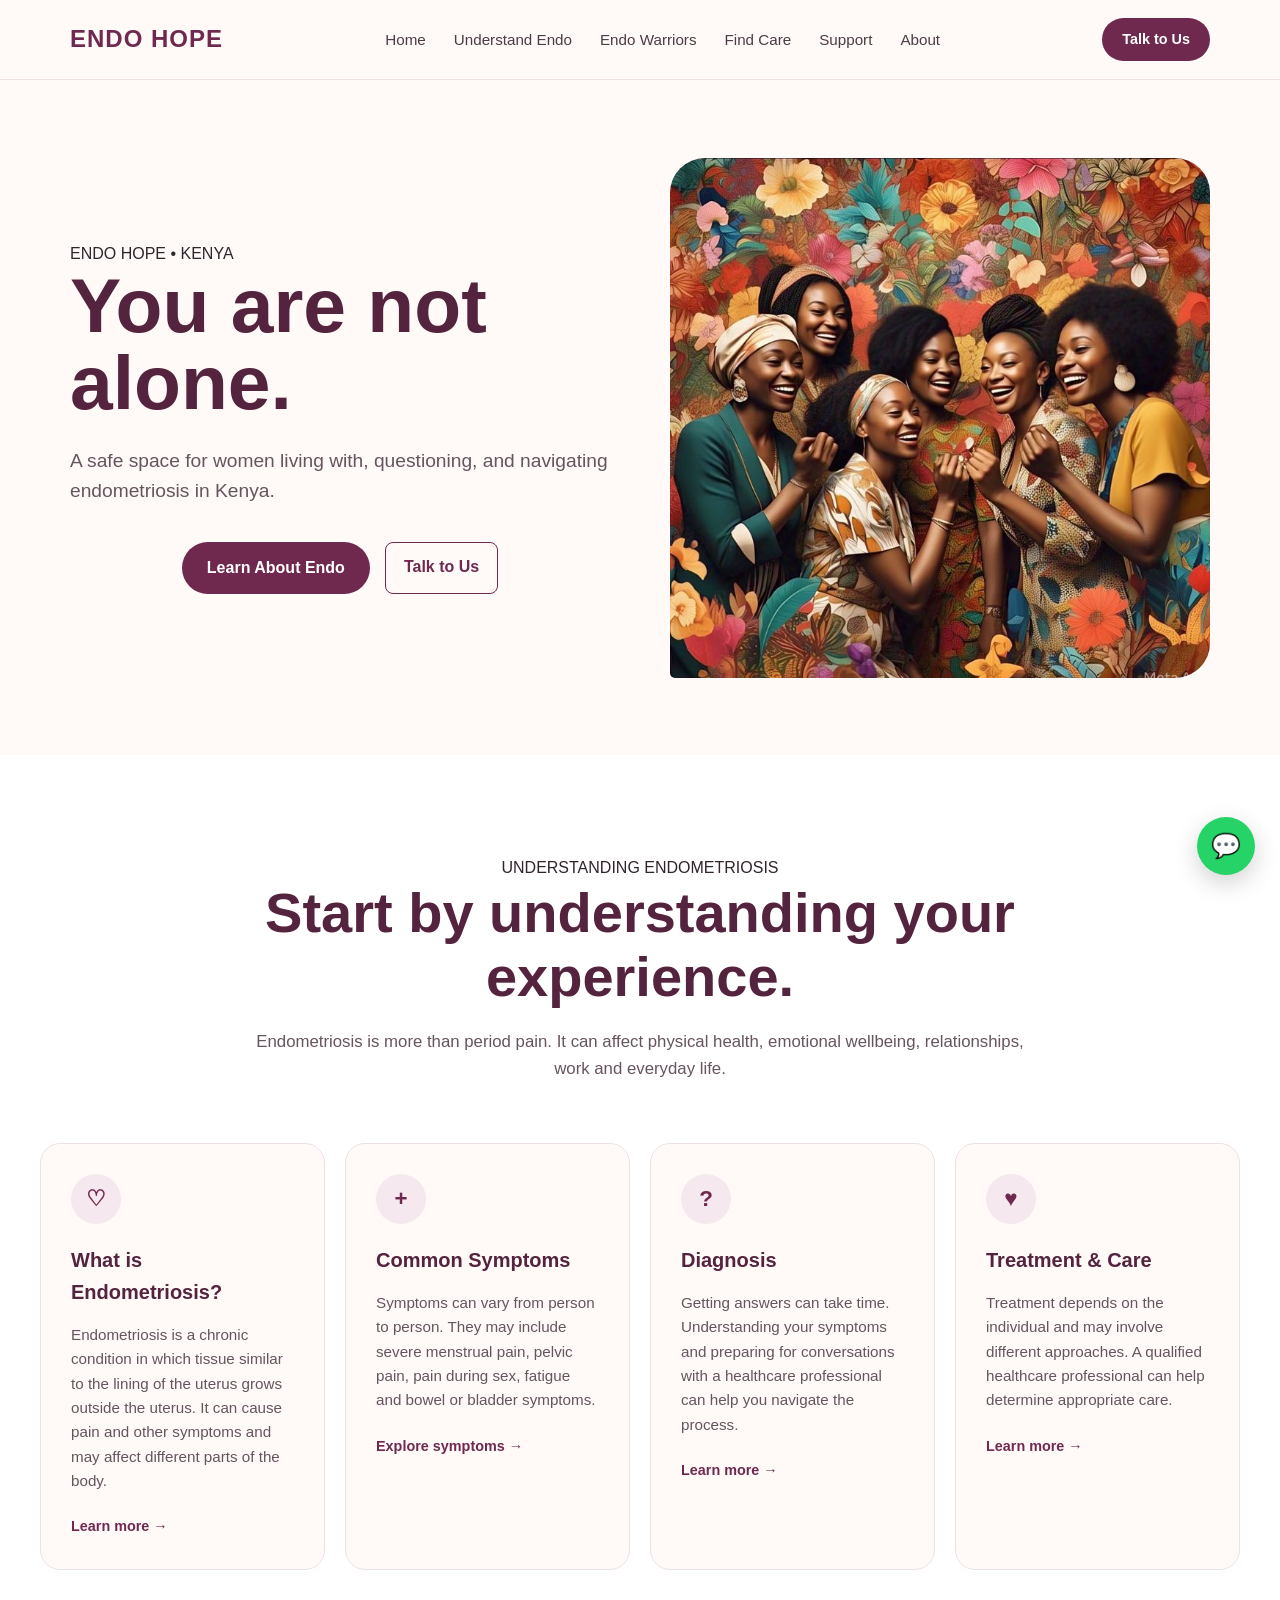
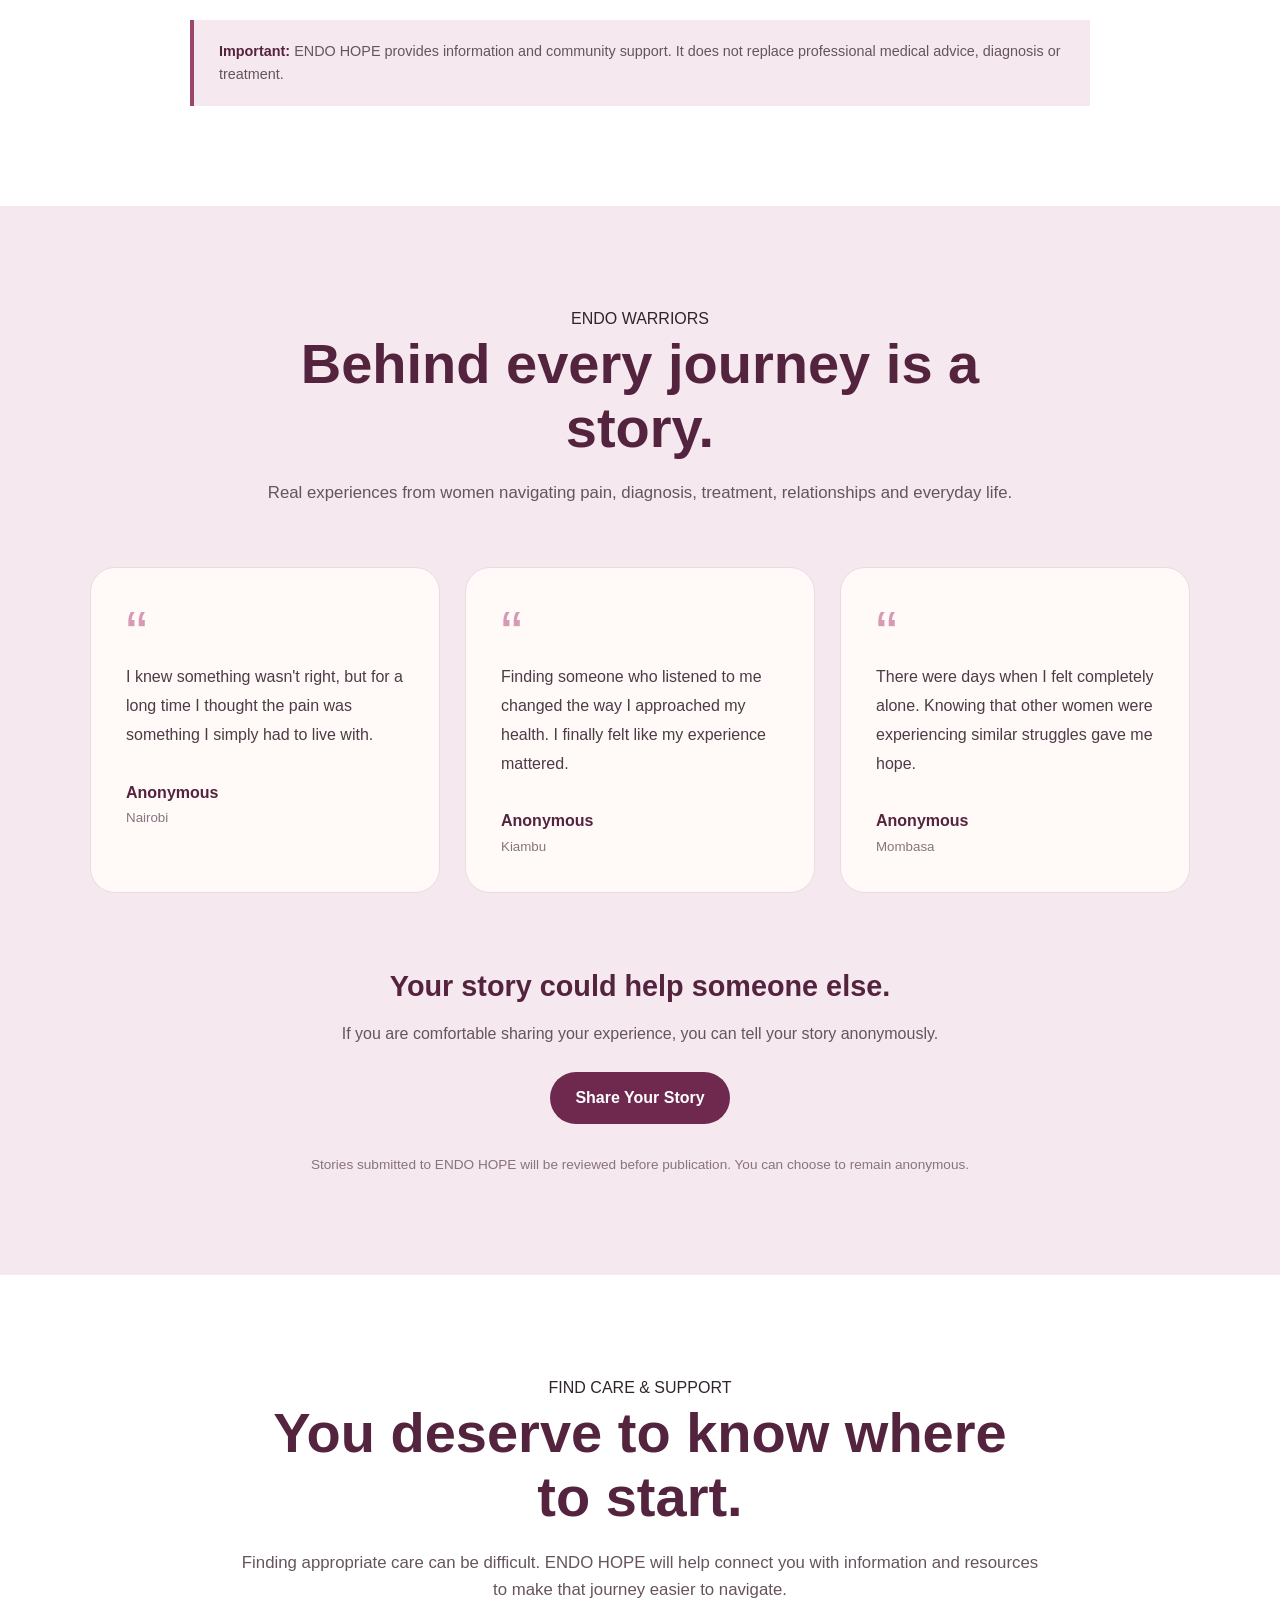
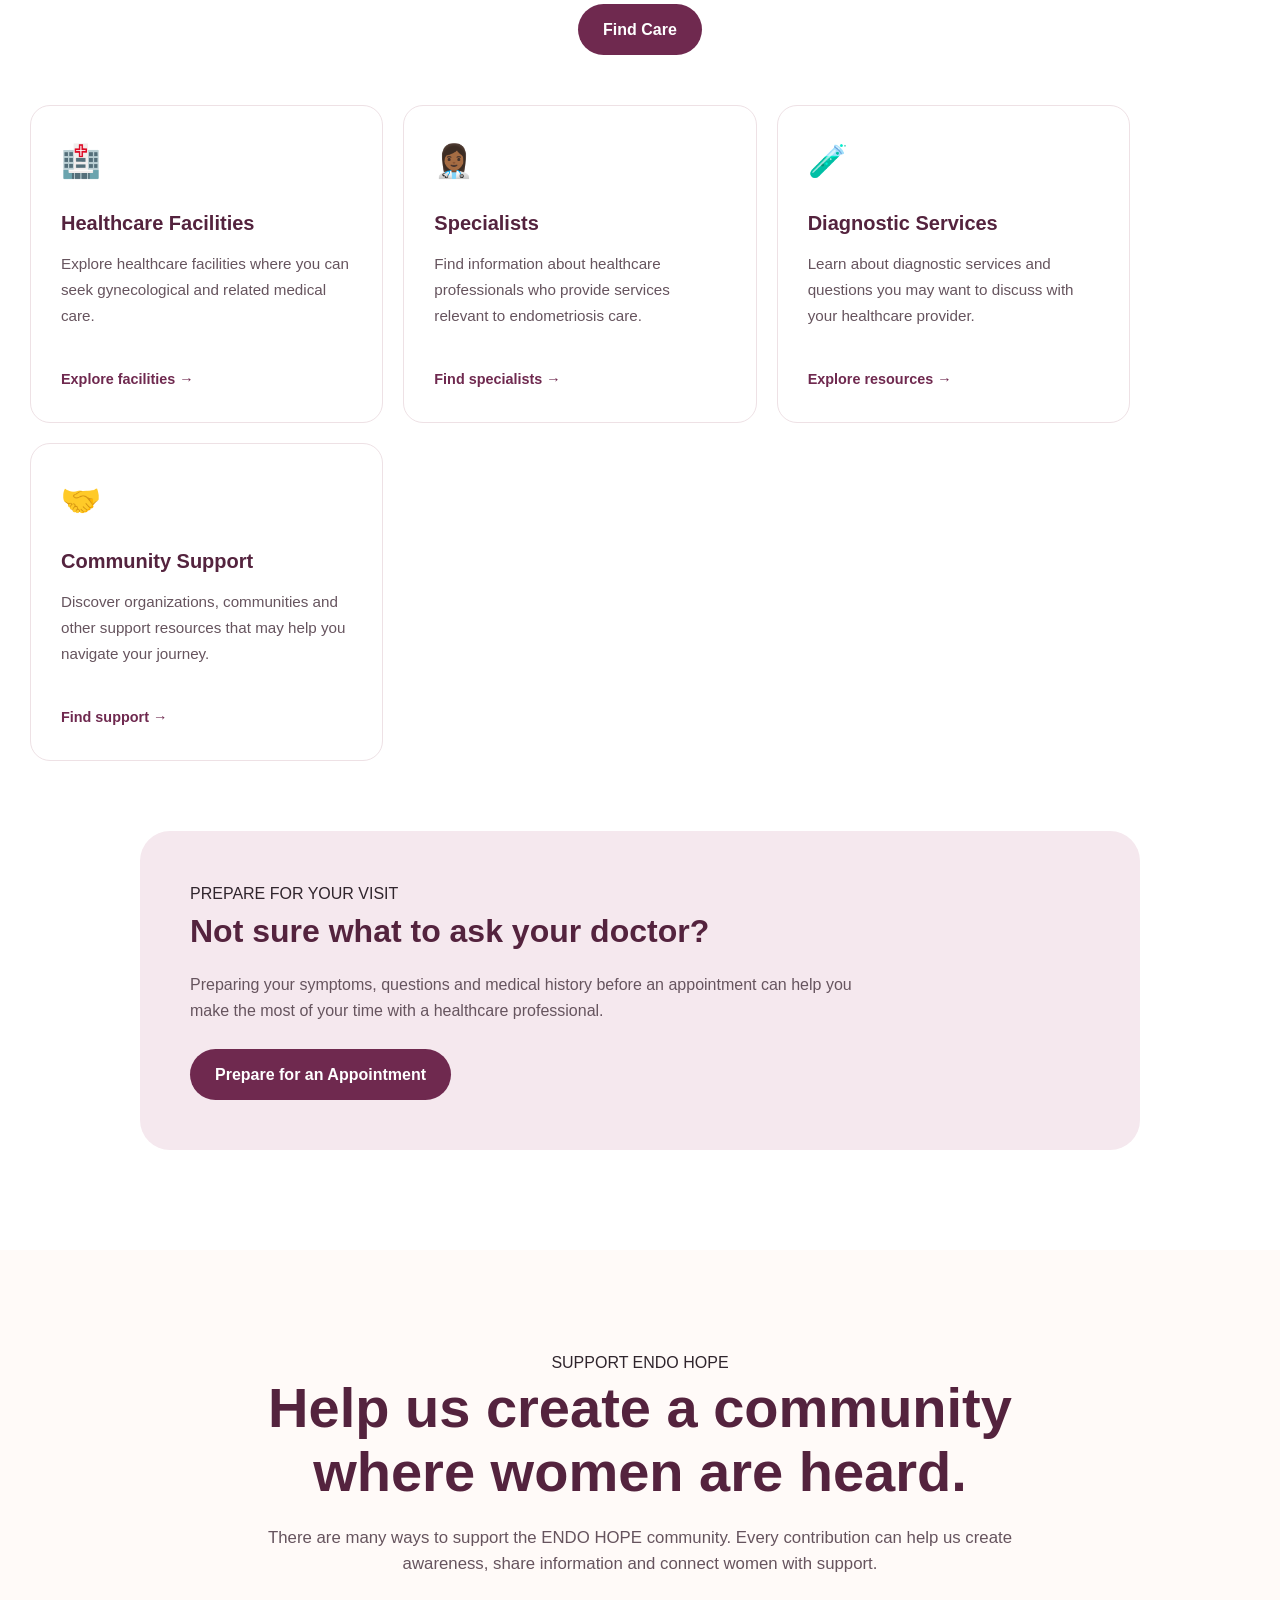
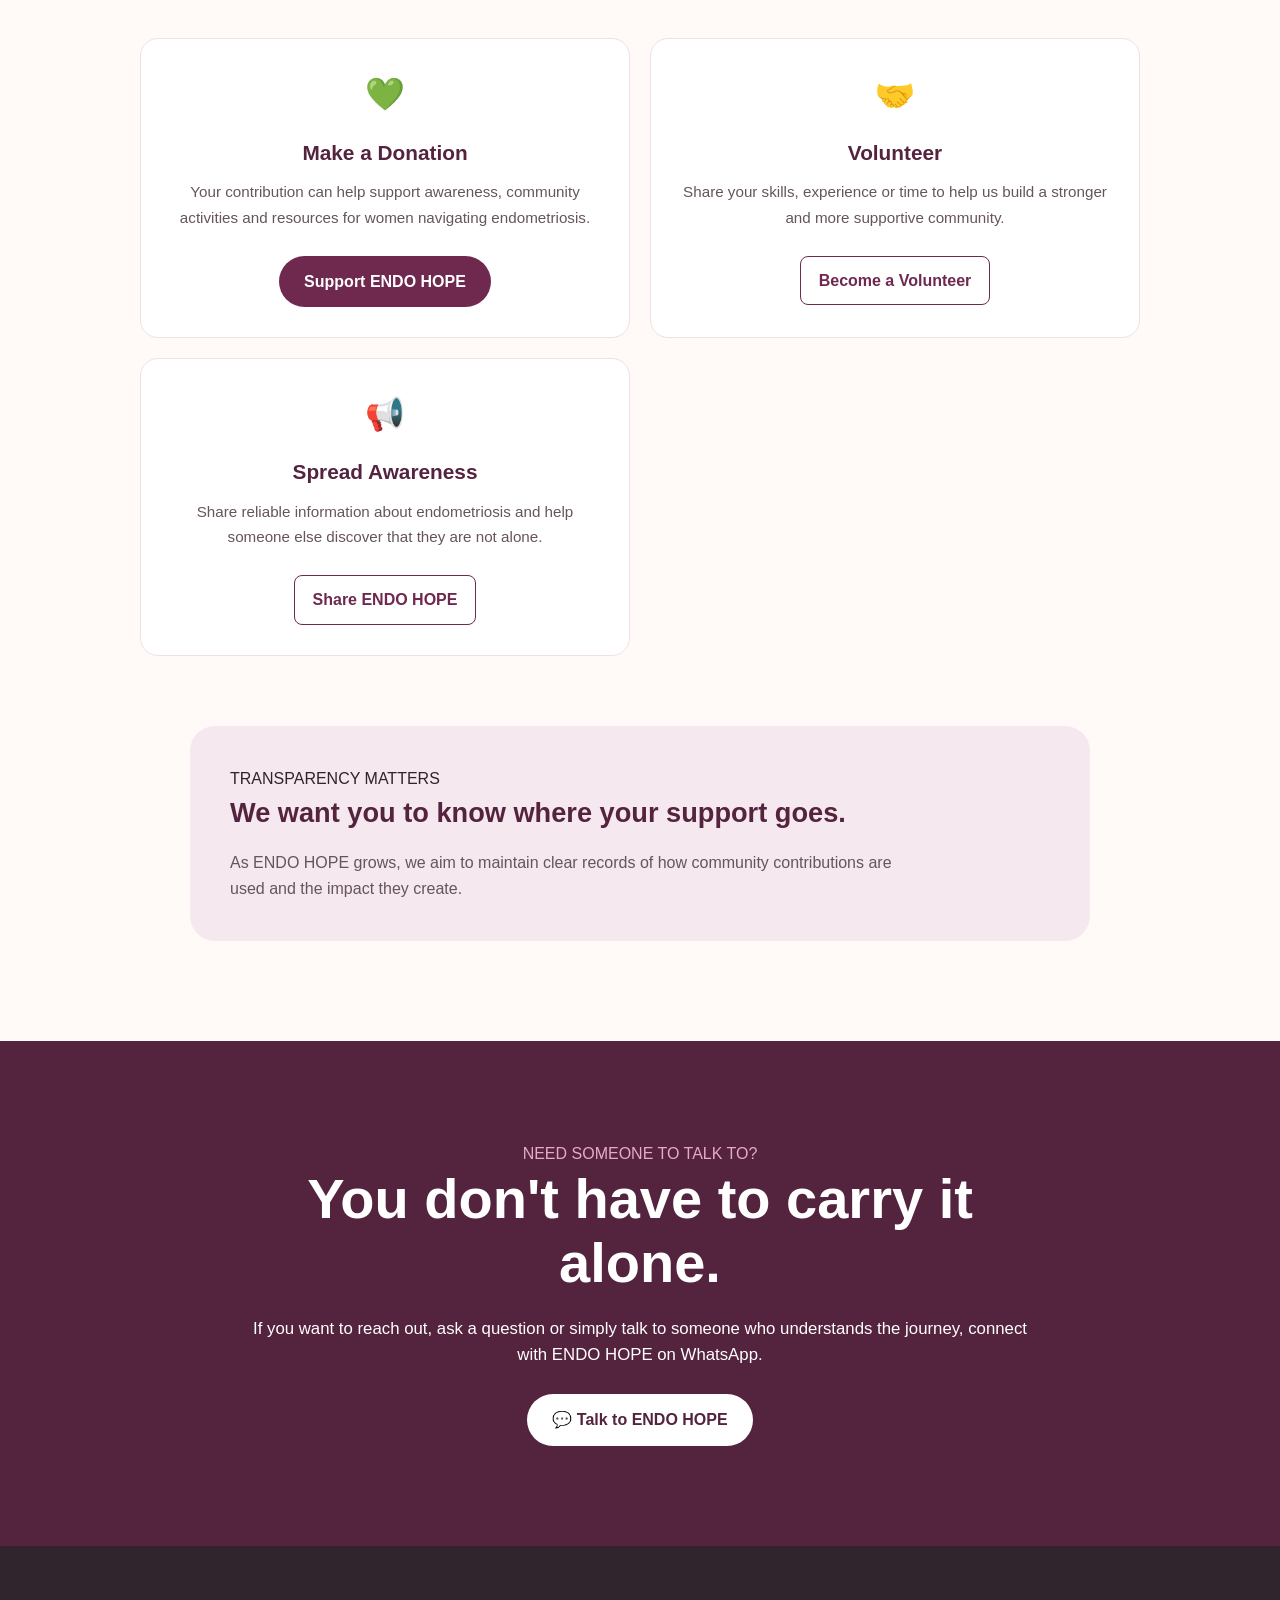
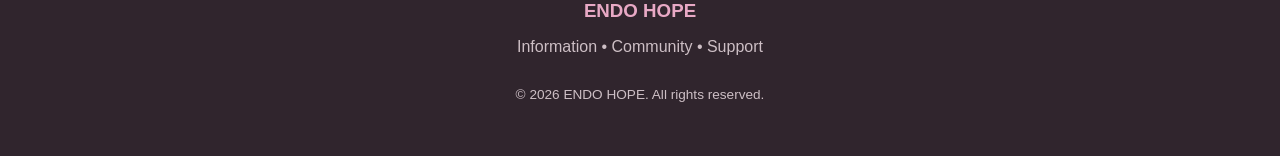
==== index.html @ 4ef93462 "initial commit - ENDO HOPE WEBSITE" ====
<!DOCTYPE html>
<html lang="en">
<head>
    <meta charset="UTF-8">
    <meta name="viewport" content="width=device-width, initial-scale=1.0">

    <title>ENDO HOPE | You Are Not Alone</title>

    <link rel="stylesheet" href="style.css">
</head>

<body>

    <!-- Navigation -->
    <header>
        <nav>

            <div class="logo">
                ENDO HOPE
            </div>

            <ul class="nav-links">
    <li><a href="#home">Home</a></li>
    <li><a href="#learn">Understand Endo</a></li>
    <li><a href="pages/warriors.html">
    Endo Warriors
</a></li>
    <li><a href="#care">Find Care</a></li>
    <li><a href="pages/support.html">Support</a></li>
    <li><a href="#about">About</a></li>
</ul>

            <a href="#contact" class="nav-button">
                Talk to Us
            </a>

        </nav>
    </header>


    <!-- Hero Section -->
    <main>

       <section id="home" class="hero">

    <div class="hero-content">

        <p class="eyebrow">
            ENDO HOPE • KENYA
        </p>

        <h1>
            You are not alone.
        </h1>

        <p class="hero-text">
            A safe space for women living with, questioning,
            and navigating endometriosis in Kenya.
        </p>

        <div class="hero-buttons">

            <a href="#learn" class="primary-button">
                Learn About Endo
            </a>

            <a href="#contact" class="secondary-button">
                Talk to Us
            </a>

        </div>

    </div>


    <div class="hero-image">

        <img
            src="images/hero.JPG"
            alt="Women supporting each other"
        >

    </div>

</section>


        <!-- Introduction -->
        <!-- Understanding Endometriosis -->
<section id="learn" class="intro">

    <div class="section-heading">

        <p class="eyebrow">
            UNDERSTANDING ENDOMETRIOSIS
        </p>

        <h2>
            Start by understanding your experience.
        </h2>

        <p>
            Endometriosis is more than period pain. It can affect
            physical health, emotional wellbeing, relationships,
            work and everyday life.
        </p>

    </div>


    <div class="info-grid">

        <!-- Card 1 -->
        <article class="info-card">

            <div class="card-icon">
                ♡
            </div>

            <h3>
                What is Endometriosis?
            </h3>

            <p>
                Endometriosis is a chronic condition in which tissue
                similar to the lining of the uterus grows outside the
                uterus. It can cause pain and other symptoms and may
                affect different parts of the body.
            </p>

   <a
    href="pages/what-is-endometriosis.html"
    class="learn-link"
>
    Learn more →
</a>

        </article>


        <!-- Card 2 -->
        <article class="info-card">

            <div class="card-icon">
                +
            </div>

            <h3>
                Common Symptoms
            </h3>

            <p>
                Symptoms can vary from person to person. They may
                include severe menstrual pain, pelvic pain, pain
                during sex, fatigue and bowel or bladder symptoms.
            </p>

           <a
    href="pages/symptoms.html"
    class="learn-link"
>
    Explore symptoms →
</a>

        </article>


        <!-- Card 3 -->
        <article class="info-card">

            <div class="card-icon">
                ?
            </div>

            <h3>
                Diagnosis
            </h3>

            <p>
                Getting answers can take time. Understanding your
                symptoms and preparing for conversations with a
                healthcare professional can help you navigate the
                process.
            </p>

            <a
    href="pages/diagnosis.html"
    class="learn-link"
>
    Learn more →
</a>

        </article>


        <!-- Card 4 -->
        <article class="info-card">

            <div class="card-icon">
                ♥
            </div>

            <h3>
                Treatment & Care
            </h3>

            <p>
                Treatment depends on the individual and may involve
                different approaches. A qualified healthcare
                professional can help determine appropriate care.
            </p>

           <a
    href="pages/treatment.html"
    class="learn-link"
>
    Learn more →
</a>

        </article>

    </div>


    <div class="information-note">

        <strong>Important:</strong>

        ENDO HOPE provides information and community support.
        It does not replace professional medical advice, diagnosis
        or treatment.

    </div>

</section>


        <!-- Community -->
        <!-- Endo Warriors -->
<section id="community" class="community">

    <div class="section-heading">

        <p class="eyebrow">
            ENDO WARRIORS
        </p>

        <h2>
            Behind every journey is a story.
        </h2>

        <p>
            Real experiences from women navigating pain,
            diagnosis, treatment, relationships and everyday life.
        </p>

    </div>


    <div class="story-grid">

        <!-- Story 1 -->
        <article class="story-card">

            <div class="story-mark">
                “
            </div>

            <p class="story-text">
                I knew something wasn't right, but for a long time
                I thought the pain was something I simply had to
                live with.
            </p>

            <div class="story-author">
                <span>Anonymous</span>
                <small>Nairobi</small>
            </div>

        </article>


        <!-- Story 2 -->
        <article class="story-card">

            <div class="story-mark">
                “
            </div>

            <p class="story-text">
                Finding someone who listened to me changed the way
                I approached my health. I finally felt like my
                experience mattered.
            </p>

            <div class="story-author">
                <span>Anonymous</span>
                <small>Kiambu</small>
            </div>

        </article>


        <!-- Story 3 -->
        <article class="story-card">

            <div class="story-mark">
                “
            </div>

            <p class="story-text">
                There were days when I felt completely alone.
                Knowing that other women were experiencing similar
                struggles gave me hope.
            </p>

            <div class="story-author">
                <span>Anonymous</span>
                <small>Mombasa</small>
            </div>

        </article>

    </div>


    <!-- Share Story -->

    <div class="share-story">

        <h3>
            Your story could help someone else.
        </h3>

        <p>
            If you are comfortable sharing your experience,
            you can tell your story anonymously.
        </p>

        <a
    href="pages/share-story.html"
    class="primary-button"
>
    Share Your Story
</a>

    </div>


    <p class="story-note">
        Stories submitted to ENDO HOPE will be reviewed before
        publication. You can choose to remain anonymous.
    </p>

</section>


        <!-- Find Care -->
        <!-- Find Care -->
<section id="care" class="care">

    <div class="section-heading">

        <p class="eyebrow">
            FIND CARE & SUPPORT
        </p>

        <h2>
            You deserve to know where to start.
        </h2>

        <p>
            Finding appropriate care can be difficult. ENDO HOPE
            will help connect you with information and resources
            to make that journey easier to navigate.
        </p>

        <a
    href="pages/care.html"
    class="primary-button"
>
    Find Care
</a>
    </div>


    <div class="care-grid">

        <!-- Healthcare -->
        <article class="care-card">

            <div class="care-icon">
                🏥
            </div>

            <h3>
                Healthcare Facilities
            </h3>

            <p>
                Explore healthcare facilities where you can seek
                gynecological and related medical care.
            </p>

            <a href="#" class="learn-link">
                Explore facilities →
            </a>

        </article>


        <!-- Specialists -->
        <article class="care-card">

            <div class="care-icon">
                👩🏾‍⚕️
            </div>

            <h3>
                Specialists
            </h3>

            <p>
                Find information about healthcare professionals
                who provide services relevant to endometriosis care.
            </p>

            <a href="#" class="learn-link">
                Find specialists →
            </a>

        </article>


        <!-- Diagnostics -->
        <article class="care-card">

            <div class="care-icon">
                🧪
            </div>

            <h3>
                Diagnostic Services
            </h3>

            <p>
                Learn about diagnostic services and questions you
                may want to discuss with your healthcare provider.
            </p>

            <a href="#" class="learn-link">
                Explore resources →
            </a>

        </article>


        <!-- Support -->
        <article class="care-card">

            <div class="care-icon">
                🤝
            </div>

            <h3>
                Community Support
            </h3>

            <p>
                Discover organizations, communities and other
                support resources that may help you navigate
                your journey.
            </p>

            <a href="#" class="learn-link">
                Find support →
            </a>

        </article>

    </div>


    <!-- Appointment Preparation -->

    <div class="appointment-box">

        <div class="appointment-content">

            <p class="eyebrow">
                PREPARE FOR YOUR VISIT
            </p>

            <h3>
                Not sure what to ask your doctor?
            </h3>

            <p>
                Preparing your symptoms, questions and medical
                history before an appointment can help you make
                the most of your time with a healthcare professional.
            </p>

            <a href="#" class="primary-button">
                Prepare for an Appointment
            </a>

        </div>

    </div>

</section>

<!-- Support ENDO HOPE -->
<section id="support" class="support">

    <div class="section-heading">

        <p class="eyebrow">
            SUPPORT ENDO HOPE
        </p>

        <h2>
            Help us create a community where women are heard.
        </h2>

        <p>
            There are many ways to support the ENDO HOPE community.
            Every contribution can help us create awareness,
            share information and connect women with support.
        </p>

    </div>


    <div class="support-grid">

        <!-- Donate -->
        <article class="support-card">

            <div class="support-icon">
                💚
            </div>

            <h3>
                Make a Donation
            </h3>

            <p>
                Your contribution can help support awareness,
                community activities and resources for women
                navigating endometriosis.
            </p>

            <a href="#" class="primary-button">
                Support ENDO HOPE
            </a>

        </article>


        <!-- Volunteer -->
        <article class="support-card">

            <div class="support-icon">
                🤝
            </div>

            <h3>
                Volunteer
            </h3>

            <p>
                Share your skills, experience or time to help us
                build a stronger and more supportive community.
            </p>

            <a href="#" class="secondary-button">
                Become a Volunteer
            </a>

        </article>


        <!-- Awareness -->
        <article class="support-card">

            <div class="support-icon">
                📢
            </div>

            <h3>
                Spread Awareness
            </h3>

            <p>
                Share reliable information about endometriosis
                and help someone else discover that they are
                not alone.
            </p>

            <a href="#" class="secondary-button">
                Share ENDO HOPE
            </a>

        </article>

    </div>


    <!-- Transparency -->

    <div class="transparency-box">

        <div class="transparency-content">

            <p class="eyebrow">
                TRANSPARENCY MATTERS
            </p>

            <h3>
                We want you to know where your support goes.
            </h3>

            <p>
                As ENDO HOPE grows, we aim to maintain clear
                records of how community contributions are used
                and the impact they create.
            </p>

        </div>

    </div>

</section>

        <!-- Contact -->
        <!-- Contact / WhatsApp -->
<section id="contact" class="contact">

    <div class="section-heading">

        <p class="eyebrow">
            NEED SOMEONE TO TALK TO?
        </p>

        <h2>
            You don't have to carry it alone.
        </h2>

        <p>
            If you want to reach out, ask a question or simply
            talk to someone who understands the journey,
            connect with ENDO HOPE on WhatsApp.
        </p>

      <a
    href="https://wa.me/254713558069?text=Hello%20ENDO%20HOPE%2C%20I%20would%20like%20to%20talk."
    target="_blank"
    rel="noopener noreferrer"
    class="whatsapp-button"
>
    💬 Talk to ENDO HOPE
</a>

    </div>

</section>

    </main>


    <!-- Footer -->
    <footer id="about">

        <div class="footer-content">

            <h3>ENDO HOPE</h3>

            <p>
                Information • Community • Support
            </p>

            <p class="copyright">
                © 2026 ENDO HOPE. All rights reserved.
            </p>

        </div>

    </footer>


    <script src="script.js"></script>

    <!-- Floating WhatsApp Button -->

<a
    href="https://wa.me/254713558069?text=Hello%20ENDO%20HOPE%2C%20I%20would%20like%20to%20talk."
    target="_blank"
    rel="noopener noreferrer"
    class="floating-whatsapp"
    aria-label="Talk to ENDO HOPE on WhatsApp"
>
    💬
</a>

</body>
</html>
---- style.css ----
/* =========================================
   ENDO HOPE
   Main Stylesheet
   ========================================= */


/* ---------- Global Styles ---------- */

* {
    margin: 0;
    padding: 0;
    box-sizing: border-box;
}

html {
    scroll-behavior: smooth;
}

body {
    font-family: Arial, Helvetica, sans-serif;
    color: #30252d;
    background-color: #fffaf8;
    line-height: 1.6;
}


/* ---------- Navigation ---------- */

header {
    background-color: #fffaf8;
    border-bottom: 1px solid #eee1e5;
    position: sticky;
    top: 0;
    z-index: 1000;
}

nav {
    max-width: 1200px;
    margin: auto;
    padding: 18px 30px;

    display: flex;
    align-items: center;
    justify-content: space-between;
}

.logo {
    font-size: 1.5rem;
    font-weight: 800;
    letter-spacing: 1px;
    color: #6f294f;
}

.nav-links {
    list-style: none;

    display: flex;
    gap: 28px;
}

.nav-links a {
    text-decoration: none;
    color: #4d3b45;
    font-size: 0.95rem;
    font-weight: 500;

    transition: color 0.3s ease;
}

.nav-links a:hover {
    color: #9b456d;
}

.nav-button {
    text-decoration: none;
    background-color: #6f294f;
    color: white;

    padding: 10px 20px;
    border-radius: 25px;

    font-size: 0.9rem;
    font-weight: 600;

    transition: background-color 0.3s ease;
}

.nav-button:hover {
    background-color: #52203a;
}


/* ---------- Hero Section ---------- */

/* ---------- Hero Section ---------- */

.hero {
    max-width: 1200px;
    min-height: 75vh;

    margin: auto;
    padding: 70px 30px;

    display: grid;
    grid-template-columns: 1fr 1fr;

    align-items: center;
    gap: 60px;
}

.hero-content {
    max-width: 600px;
}

.hero h1 {
    font-size: clamp(3rem, 6vw, 5.5rem);
    line-height: 1;
    color: #54233e;
    margin-bottom: 25px;
}

.hero-text {
    max-width: 550px;

    font-size: 1.2rem;
    color: #66545e;
}


/* ---------- Hero Image ---------- */

.hero-image {
    width: 100%;
    height: 520px;

    overflow: hidden;

    border-radius: 35px 35px 35px 5px;
}

.hero-image img {
    width: 100%;
    height: 100%;

    object-fit: cover;

    display: block;
}


/* ---------- Buttons ---------- */

.hero-buttons {
    margin-top: 35px;

    display: flex;
    justify-content: center;
    gap: 15px;

    flex-wrap: wrap;
}

.primary-button,
.secondary-button,
.whatsapp-button {
    display: inline-block;

    padding: 13px 25px;

    border-radius: 30px;

    text-decoration: none;

    font-weight: 600;

    transition: all 0.3s ease;
}

.primary-button {
    background-color: #6f294f;
    color: white;
}

.primary-button:hover {
    background-color: #52203a;
    transform: translateY(-2px);
}

.secondary-button {
    border: 1px solid #6f294f;
    color: #6f294f;
}

.secondary-button:hover {
    background-color: #6f294f;
    color: white;
}


/* ---------- General Sections ---------- */

.intro,
.community,
.care,
.contact {
    padding: 100px 30px;
}

.section-heading {
    max-width: 800px;
    margin: auto;
    text-align: center;
}

.section-heading h2 {
    font-size: clamp(2rem, 5vw, 3.5rem);
    line-height: 1.15;
    color: #54233e;
    margin-bottom: 20px;
}

.section-heading p:not(.eyebrow) {
    color: #66545e;
    font-size: 1.05rem;
}


/* ---------- Introduction ---------- */

.intro {
    background-color: white;
}


/* ---------- Community ---------- */

.community {
    background-color: #f5e8ee;
}


/* ---------- Find Care ---------- */

.care {
    background-color: white;
}
/* ---------- Find Care ---------- */

.care-grid {
    max-width: 1100px;

    margin: 60px auto 0;

    display: grid;
    grid-template-columns: repeat(4, 1fr);

    gap: 20px;
}

.care-card {
    padding: 40px;

    background-color: #fffaf8;

    border: 1px solid #eee1e5;

    border-radius: 20px;

    transition:
        transform 0.3s ease,
        box-shadow 0.3s ease;
}

.care-card:hover {
    transform: translateY(-5px);

    box-shadow:
        0 15px 35px rgba(84, 35, 62, 0.08);
}

.care-icon {
    font-size: 2rem;

    margin-bottom: 20px;
}

.care-card h3 {
    color: #54233e;

    font-size: 1.2rem;

    margin-bottom: 12px;
}

.care-card p {
    color: #66545e;

    font-size: 0.95rem;

    margin-bottom: 20px;
}


/* ---------- Appointment Box ---------- */

.appointment-box {
    max-width: 1000px;

    margin: 70px auto 0;

    padding: 50px;

    border-radius: 30px;

    background-color: #f5e8ee;
}

.appointment-content {
    max-width: 700px;
}

.appointment-content h3 {
    color: #54233e;

    font-size: 2rem;

    margin-bottom: 15px;
}

.appointment-content p:not(.eyebrow) {
    color: #66545e;

    margin-bottom: 25px;
}


/* ---------- Support ENDO HOPE ---------- */

.support {
    padding: 100px 30px;

    background-color: #fffaf8;
}

.support-grid {
    max-width: 1000px;

    margin: 60px auto 0;

    display: grid;
    grid-template-columns: repeat(3, 1fr);

    gap: 25px;
}

.support-card {
    padding: 35px;

    background-color: white;

    border: 1px solid #eee1e5;

    border-radius: 25px;

    text-align: center;

    transition:
        transform 0.3s ease,
        box-shadow 0.3s ease;
}

.support-card:hover {
    transform: translateY(-5px);

    box-shadow:
        0 15px 35px rgba(84, 35, 62, 0.08);
}

.support-icon {
    font-size: 2.2rem;

    margin-bottom: 20px;
}

.support-card h3 {
    color: #54233e;

    font-size: 1.3rem;

    margin-bottom: 15px;
}

.support-card p {
    color: #66545e;

    font-size: 0.95rem;

    margin-bottom: 25px;
}


/* ---------- Transparency ---------- */

.transparency-box {
    max-width: 900px;

    margin: 70px auto 0;

    padding: 40px;

    background-color: #f5e8ee;

    border-radius: 25px;
}

.transparency-content {
    max-width: 700px;
}

.transparency-content h3 {
    color: #54233e;

    font-size: 1.7rem;

    margin-bottom: 15px;
}

.transparency-content p:not(.eyebrow) {
    color: #66545e;
}
/* ---------- Contact ---------- */

.contact {
    background-color: #54233e;
}

.contact .eyebrow {
    color: #e8a9c5;
}

.contact h2,
.contact p:not(.eyebrow) {
    color: white;
}

.whatsapp-button {
    margin-top: 25px;
    background-color: #ffffff;
    color: #54233e;
}

.whatsapp-button:hover {
    transform: translateY(-2px);
}

/* ---------- Information Cards ---------- */

.info-grid {
    max-width: 1200px;
    margin: 60px auto 0;

    display: grid;
    grid-template-columns: repeat(4, 1fr);

    gap: 20px;
}

.info-card {
    background-color: #fffaf8;

    padding: 30px;

    border: 1px solid #eee1e5;
    border-radius: 20px;

    transition:
        transform 0.3s ease,
        box-shadow 0.3s ease;
}

.info-card:hover {
    transform: translateY(-6px);

    box-shadow:
        0 15px 35px rgba(84, 35, 62, 0.08);
}

.card-icon {
    width: 50px;
    height: 50px;

    display: flex;
    align-items: center;
    justify-content: center;

    margin-bottom: 20px;

    border-radius: 50%;

    background-color: #f5e8ee;
    color: #6f294f;

    font-size: 1.4rem;
    font-weight: bold;
}

.info-card h3 {
    color: #54233e;

    font-size: 1.25rem;

    margin-bottom: 15px;
}

.info-card p {
    color: #66545e;

    font-size: 0.95rem;

    margin-bottom: 20px;
}

.learn-link {
    color: #6f294f;

    text-decoration: none;

    font-weight: 700;

    font-size: 0.9rem;
}

.learn-link:hover {
    text-decoration: underline;
}

/* ---------- Endo Warriors ---------- */

.story-grid {
    max-width: 1100px;

    margin: 60px auto 0;

    display: grid;
    grid-template-columns: repeat(3, 1fr);

    gap: 25px;
}

.story-card {
    background-color: #fffaf8;

    padding: 35px;

    border-radius: 25px;

    border: 1px solid #eadbe1;

    position: relative;

    transition:
        transform 0.3s ease,
        box-shadow 0.3s ease;
}

.story-card:hover {
    transform: translateY(-5px);

    box-shadow:
        0 15px 35px rgba(84, 35, 62, 0.08);
}

.story-mark {
    font-size: 4rem;

    line-height: 1;

    color: #d69ab5;

    height: 45px;
}

.story-text {
    color: #4d3b45;

    font-size: 1rem;

    line-height: 1.8;

    margin: 15px 0 30px;
}

.story-author {
    display: flex;

    flex-direction: column;

    gap: 2px;
}

.story-author span {
    color: #54233e;

    font-weight: 700;
}

.story-author small {
    color: #88747e;
}


/* ---------- Share Story ---------- */

.share-story {
    max-width: 700px;

    margin: 70px auto 0;

    text-align: center;
}

.share-story h3 {
    color: #54233e;

    font-size: 1.8rem;

    margin-bottom: 12px;
}

.share-story p {
    color: #66545e;

    margin-bottom: 25px;
}

.story-note {
    max-width: 700px;

    margin: 30px auto 0;

    text-align: center;

    color: #88747e;

    font-size: 0.85rem;
}

/* ---------- Information Note ---------- */

.information-note {
    max-width: 900px;

    margin: 50px auto 0;

    padding: 20px 25px;

    border-left: 4px solid #9b456d;

    background-color: #f5e8ee;

    color: #66545e;

    font-size: 0.9rem;
}

.information-note strong {
    color: #54233e;
}

/* ---------- Footer ---------- */

footer {
    background-color: #30252d;
    color: white;
    padding: 50px 30px;
}

.footer-content {
    max-width: 1200px;
    margin: auto;
    text-align: center;
}

.footer-content h3 {
    color: #e8a9c5;
    margin-bottom: 8px;
}

.footer-content p {
    color: #cdbfc5;
}

.copyright {
    margin-top: 25px;
    font-size: 0.85rem;
}


/* ---------- Mobile ---------- */

@media (max-width: 768px) {

    nav {
        flex-wrap: wrap;
        gap: 15px;
    }

    .nav-links {
        order: 3;
        width: 100%;

        justify-content: center;
        flex-wrap: wrap;

        gap: 15px;
    }

    .nav-button {
        padding: 8px 15px;
    }

    .hero {
        min-height: 75vh;
        padding: 60px 20px;
    }

    .hero h1 {
        font-size: 3.5rem;
    }

    .intro,
    .community,
    .care,
    .contact {
        padding: 70px 20px;
    }
    .hero {
    grid-template-columns: 1fr;
    gap: 40px;
}

.hero-content {
    text-align: center;
    margin: auto;
}

.hero-text {
    margin: auto;
}

.hero-image {
    height: 400px;
}
.info-grid {
    grid-template-columns: 1fr;
}
.story-grid {
    grid-template-columns: 1fr;
}
.care-grid {
    grid-template-columns: 1fr;
}

.appointment-box {
    padding: 35px 25px;
}
.support-grid {
    grid-template-columns: 1fr;
}

.transparency-box {
    padding: 30px 25px;
}
.symptom-grid,
.tracking-grid {
    grid-template-columns: 1fr;
}
.diagnosis-step {
    grid-template-columns: 1fr;
}

.question-grid {
    grid-template-columns: 1fr;
}
.treatment-grid {
    grid-template-columns: 1fr;
}
.story-form {
    padding: 25px 20px;
}
.care-grid {
    grid-template-columns: 1fr;
}

.care-card p {
    min-height: auto;
}
.directory-controls {
    grid-template-columns: 1fr;
}

.directory-results {
    grid-template-columns: 1fr;
}
.support-grid {
    grid-template-columns: 1fr;
}

.other-support-grid {
    grid-template-columns: 1fr;
}

.donation-section {
    padding: 30px 20px;
}

.donation-notice {
    flex-direction: column;
}
}
/* ---------- WhatsApp ---------- */

.whatsapp-button {
    margin-top: 25px;

    background-color: #ffffff;
    color: #54233e;

    display: inline-flex;

    align-items: center;
    justify-content: center;

    gap: 8px;
}

.whatsapp-button:hover {
    transform: translateY(-3px);

    box-shadow:
        0 10px 25px rgba(0, 0, 0, 0.12);
}

/* ---------- Floating WhatsApp Button ---------- */

.floating-whatsapp {
    position: fixed;

    right: 25px;
    bottom: 25px;

    width: 58px;
    height: 58px;

    display: flex;
    align-items: center;
    justify-content: center;

    border-radius: 50%;

    background-color: #25D366;

    color: white;

    text-decoration: none;

    font-size: 1.5rem;

    box-shadow:
        0 8px 25px rgba(0, 0, 0, 0.18);

    z-index: 999;

    transition:
        transform 0.3s ease,
        box-shadow 0.3s ease;
}

.floating-whatsapp:hover {
    transform: scale(1.1);

    box-shadow:
        0 12px 30px rgba(0, 0, 0, 0.25);
}

/* ---------- Information Pages ---------- */

.page-hero {
    padding: 100px 30px;

    background-color: #f5e8ee;

    text-align: center;
}

.page-hero-content {
    max-width: 850px;

    margin: auto;
}

.page-hero h1 {
    color: #54233e;

    font-size: clamp(2.8rem, 6vw, 5rem);

    line-height: 1.1;

    margin-bottom: 25px;
}

.page-hero p:not(.eyebrow) {
    max-width: 700px;

    margin: auto;

    color: #66545e;

    font-size: 1.1rem;
}


/* ---------- Article ---------- */

.article-section {
    padding: 90px 30px;

    background-color: #fffaf8;
}

.article-container {
    max-width: 800px;

    margin: auto;
}

.article-container h2 {
    color: #54233e;

    font-size: 2rem;

    margin-top: 45px;

    margin-bottom: 15px;
}

.article-container h2:first-child {
    margin-top: 0;
}

.article-container p {
    color: #4d3b45;

    font-size: 1.05rem;

    line-height: 1.9;

    margin-bottom: 20px;
}


/* ---------- Highlight ---------- */

.article-highlight {
    margin: 40px 0;

    padding: 30px;

    background-color: #f5e8ee;

    border-left: 5px solid #9b456d;

    border-radius: 0 15px 15px 0;
}

.article-highlight strong {
    display: block;

    color: #54233e;

    font-size: 1.1rem;

    margin-bottom: 10px;
}

.article-highlight p {
    margin-bottom: 0;
}


/* ---------- Article Action ---------- */

.article-action {
    margin-top: 60px;

    padding: 35px;

    background-color: white;

    border: 1px solid #eee1e5;

    border-radius: 20px;
}

.article-action h3 {
    color: #54233e;

    font-size: 1.5rem;

    margin-bottom: 10px;
}

.article-action p {
    margin-bottom: 20px;
}


/* ---------- Medical Disclaimer ---------- */

.medical-disclaimer {
    margin-top: 50px;

    padding: 25px;

    background-color: #fff3f0;

    border: 1px solid #f0d8d2;

    border-radius: 15px;
}

.medical-disclaimer strong {
    display: block;

    color: #54233e;

    margin-bottom: 8px;
}

.medical-disclaimer p {
    font-size: 0.9rem;

    margin-bottom: 0;
}

/* ---------- Symptoms ---------- */

.symptom-grid {
    margin: 50px 0;

    display: grid;

    grid-template-columns: repeat(3, 1fr);

    gap: 20px;
}

.symptom-card {
    padding: 30px;

    background-color: white;

    border: 1px solid #eee1e5;

    border-radius: 20px;

    transition:
        transform 0.3s ease,
        box-shadow 0.3s ease;
}

.symptom-card:hover {
    transform: translateY(-5px);

    box-shadow:
        0 15px 30px rgba(84, 35, 62, 0.08);
}

.symptom-icon {
    width: 45px;
    height: 45px;

    display: flex;

    align-items: center;
    justify-content: center;

    margin-bottom: 20px;

    border-radius: 50%;

    background-color: #f5e8ee;

    color: #6f294f;

    font-size: 0.8rem;

    font-weight: 700;
}

.symptom-card h3 {
    color: #54233e;

    font-size: 1.2rem;

    margin-bottom: 12px;
}

.symptom-card p {
    color: #66545e;

    font-size: 0.95rem;

    line-height: 1.7;
}


/* ---------- Symptom Tracking ---------- */

.tracking-grid {
    margin: 40px 0;

    display: grid;

    grid-template-columns: repeat(3, 1fr);

    gap: 20px;
}

.tracking-item {
    padding: 25px;

    background-color: #f5e8ee;

    border-radius: 15px;
}

.tracking-item strong {
    display: block;

    color: #54233e;

    margin-bottom: 8px;
}

.tracking-item p {
    margin-bottom: 0;

    font-size: 0.95rem;
}

/* ---------- Diagnosis Page ---------- */

.diagnosis-steps {
    margin: 50px 0;

    display: flex;

    flex-direction: column;

    gap: 20px;
}

.diagnosis-step {
    display: grid;

    grid-template-columns: 65px 1fr;

    gap: 20px;

    padding: 25px;

    background-color: white;

    border: 1px solid #eee1e5;

    border-radius: 18px;
}

.step-number {
    width: 50px;
    height: 50px;

    display: flex;

    align-items: center;
    justify-content: center;

    border-radius: 50%;

    background-color: #f5e8ee;

    color: #6f294f;

    font-size: 0.8rem;

    font-weight: 700;
}

.diagnosis-step h3 {
    color: #54233e;

    margin-bottom: 8px;
}

.diagnosis-step p {
    margin-bottom: 0;
}


/* ---------- Appointment Questions ---------- */

.question-grid {
    margin: 40px 0;

    display: grid;

    grid-template-columns: repeat(2, 1fr);

    gap: 20px;
}

.question-card {
    padding: 25px;

    background-color: #f5e8ee;

    border-radius: 15px;
}

.question-card strong {
    display: block;

    color: #54233e;

    margin-bottom: 10px;
}

.question-card p {
    margin-bottom: 0;
}


/* ---------- Question List ---------- */

.question-list {
    margin: 35px 0;
}

.question-list p {
    display: flex;

    align-items: center;

    gap: 15px;

    padding: 15px 0;

    border-bottom: 1px solid #eee1e5;

    margin-bottom: 0;
}

.question-list span {
    color: #9b456d;

    font-weight: 700;

    font-size: 0.85rem;
}

/* ---------- Treatment Page ---------- */

.treatment-grid {
    margin: 50px 0;

    display: grid;

    grid-template-columns: repeat(2, 1fr);

    gap: 20px;
}

.treatment-card {
    padding: 30px;

    background-color: white;

    border: 1px solid #eee1e5;

    border-radius: 20px;

    transition:
        transform 0.3s ease,
        box-shadow 0.3s ease;
}

.treatment-card:hover {
    transform: translateY(-5px);

    box-shadow:
        0 15px 30px rgba(84, 35, 62, 0.08);
}

.treatment-icon {
    width: 45px;
    height: 45px;

    display: flex;

    align-items: center;
    justify-content: center;

    margin-bottom: 20px;

    border-radius: 50%;

    background-color: #f5e8ee;

    color: #6f294f;

    font-size: 0.8rem;

    font-weight: 700;
}

.treatment-card h3 {
    color: #54233e;

    font-size: 1.2rem;

    margin-bottom: 12px;
}

.treatment-card p {
    color: #66545e;

    font-size: 0.95rem;

    line-height: 1.7;

    margin-bottom: 0;
}


/* ---------- Access to Care ---------- */

.access-box {
    margin: 40px 0;

    padding: 35px;

    background-color: #f5e8ee;

    border-radius: 20px;
}

.access-box h3 {
    color: #54233e;

    font-size: 1.5rem;

    margin-bottom: 12px;
}

.access-box p {
    margin-bottom: 25px;
}

/* ---------- Share Your Story ---------- */

.story-introduction {
    margin-bottom: 35px;
}

.story-form {
    margin-top: 45px;

    padding: 40px;

    background-color: white;

    border: 1px solid #eee1e5;

    border-radius: 20px;

    box-shadow:
        0 10px 30px rgba(84, 35, 62, 0.05);
}

.form-group {
    margin-bottom: 25px;
}

.form-group label {
    display: block;

    margin-bottom: 8px;

    color: #54233e;

    font-weight: 600;
}

.form-group label span {
    color: #8a7780;

    font-weight: 400;

    font-size: 0.9rem;
}

.form-group input,
.form-group select,
.form-group textarea {
    width: 100%;

    padding: 14px 16px;

    border: 1px solid #ddd0d6;

    border-radius: 10px;

    background-color: #fffaf8;

    color: #3f3037;

    font-family: inherit;

    font-size: 1rem;

    outline: none;

    transition:
        border-color 0.2s ease,
        box-shadow 0.2s ease;
}

.form-group textarea {
    resize: vertical;
}

.form-group input:focus,
.form-group select:focus,
.form-group textarea:focus {
    border-color: #9b456d;

    box-shadow:
        0 0 0 3px rgba(155, 69, 109, 0.1);
}

.form-group small {
    display: block;

    margin-top: 7px;

    color: #8a7780;

    font-size: 0.85rem;
}


/* ---------- Consent ---------- */

.consent-box {
    margin: 30px 0;
}

.checkbox-label {
    display: flex;

    align-items: flex-start;

    gap: 12px;

    color: #66545e;

    line-height: 1.6;

    cursor: pointer;
}

.checkbox-label input {
    width: 18px;
    height: 18px;

    margin-top: 3px;

    flex-shrink: 0;
}


/* ---------- Form Message ---------- */

.form-message {
    margin-top: 20px;

    font-size: 0.95rem;

    line-height: 1.6;
}
/* ---------- Care Directory ---------- */

.care-grid {
    margin: 50px 0;

    display: grid;

    grid-template-columns: repeat(3, 1fr);

    gap: 20px;
}

.care-card {
    padding: 30px;

    background-color: white;

    border: 1px solid #eee1e5;

    border-radius: 20px;

    transition:
        transform 0.3s ease,
        box-shadow 0.3s ease;
}

.care-card:hover {
    transform: translateY(-5px);

    box-shadow:
        0 15px 30px rgba(84, 35, 62, 0.08);
}

.care-icon {
    font-size: 2rem;

    margin-bottom: 20px;
}

.care-card h3 {
    color: #54233e;

    font-size: 1.25rem;

    margin-bottom: 12px;
}

.care-card p {
    color: #66545e;

    font-size: 0.95rem;

    line-height: 1.7;

    min-height: 95px;
}

.care-button {
    display: inline-block;

    margin-top: 10px;

    padding: 10px 18px;

    border: none;

    border-radius: 8px;

    background-color: #54233e;

    color: white;

    font-family: inherit;

    font-size: 0.9rem;

    text-decoration: none;

    cursor: pointer;

    transition:
        background-color 0.2s ease,
        transform 0.2s ease;
}

.care-button:hover {
    transform: translateY(-2px);

    background-color: #6f294f;
}
/* ---------- Care Directory ---------- */

.directory-section {
    margin-top: 70px;
    padding-top: 60px;

    border-top: 1px solid #eee1e5;
}

.directory-heading {
    margin-bottom: 35px;

    max-width: 700px;
}

.directory-heading h2 {
    margin-bottom: 12px;

    color: #54233e;
}

.directory-heading p {
    color: #66545e;

    line-height: 1.7;
}


/* Search and filter */

.directory-controls {
    margin-bottom: 35px;

    display: grid;

    grid-template-columns: 2fr 1fr;

    gap: 20px;
}

.search-box,
.filter-box {
    display: flex;

    flex-direction: column;

    gap: 8px;
}

.search-box label,
.filter-box label {
    color: #54233e;

    font-weight: 600;
}

.search-box input,
.filter-box select {
    width: 100%;

    padding: 14px 16px;

    border: 1px solid #ddd0d6;

    border-radius: 10px;

    background-color: white;

    color: #3f3037;

    font-family: inherit;

    font-size: 1rem;

    outline: none;
}

.search-box input:focus,
.filter-box select:focus {
    border-color: #9b456d;

    box-shadow:
        0 0 0 3px rgba(155, 69, 109, 0.1);
}


/* Directory results */

.directory-results {
    display: grid;

    grid-template-columns: repeat(2, 1fr);

    gap: 20px;
}

.resource-card {
    padding: 28px;

    background-color: white;

    border: 1px solid #eee1e5;

    border-radius: 18px;

    transition:
        transform 0.2s ease,
        box-shadow 0.2s ease;
}

.resource-card:hover {
    transform: translateY(-4px);

    box-shadow:
        0 12px 25px rgba(84, 35, 62, 0.08);
}

.resource-type {
    display: inline-block;

    margin-bottom: 15px;

    padding: 6px 10px;

    border-radius: 20px;

    background-color: #f5e8ee;

    color: #6f294f;

    font-size: 0.75rem;

    font-weight: 700;

    text-transform: uppercase;
}

.resource-card h3 {
    margin-bottom: 8px;

    color: #54233e;

    font-size: 1.3rem;
}

.resource-location {
    margin-bottom: 15px;

    color: #8a7780;

    font-size: 0.9rem;
}

.resource-card p {
    color: #66545e;

    font-size: 0.95rem;

    line-height: 1.7;
}

.resource-status {
    margin-top: 20px;

    padding-top: 15px;

    border-top: 1px solid #eee1e5;

    color: #6f294f;

    font-size: 0.8rem;

    font-weight: 600;
}


/* No results */

.no-results {
    display: none;

    padding: 30px;

    text-align: center;

    color: #8a7780;

    background-color: #f5e8ee;

    border-radius: 15px;
}
.directory-section {
    scroll-margin-top: 30px;
}
/* ---------- Resource Contact & Links ---------- */

.resource-contact {
    margin-top: 15px;
}

.resource-contact a {
    color: #6f294f;

    text-decoration: none;

    font-weight: 600;
}

.resource-contact a:hover {
    text-decoration: underline;
}

.resource-link {
    display: inline-block;

    margin-top: 5px;

    color: #6f294f;

    font-weight: 600;

    text-decoration: none;
}

.resource-link:hover {
    text-decoration: underline;
}
/* ---------- Resource Suggestion Form ---------- */

.resource-form-intro {
    max-width: 700px;

    margin-bottom: 35px;
}

.resource-form-intro h2 {
    color: #54233e;

    margin-bottom: 12px;
}

.resource-form-intro p {
    color: #66545e;

    line-height: 1.7;
}


.resource-form {
    max-width: 750px;

    padding: 35px;

    background-color: white;

    border: 1px solid #eee1e5;

    border-radius: 20px;

    box-shadow:
        0 10px 30px rgba(84, 35, 62, 0.05);
}


.form-group {
    display: flex;

    flex-direction: column;

    gap: 8px;

    margin-bottom: 22px;
}


.form-group label {
    color: #54233e;

    font-weight: 600;
}


.form-group input,
.form-group select,
.form-group textarea {
    width: 100%;

    padding: 14px 16px;

    border: 1px solid #ddd0d6;

    border-radius: 10px;

    background-color: white;

    color: #3f3037;

    font-family: inherit;

    font-size: 1rem;

    outline: none;

    box-sizing: border-box;
}


.form-group textarea {
    resize: vertical;

    line-height: 1.6;
}


.form-group input:focus,
.form-group select:focus,
.form-group textarea:focus {
    border-color: #9b456d;

    box-shadow:
        0 0 0 3px rgba(155, 69, 109, 0.1);
}


.resource-form .primary-button {
    border: none;

    cursor: pointer;
}
/* ---------- Support Page ---------- */

.support-intro {
    max-width: 750px;

    margin-bottom: 40px;
}

.support-intro h2 {
    color: #54233e;

    margin-bottom: 12px;
}

.support-intro p {
    color: #66545e;

    line-height: 1.7;
}


/* Support cards */

.support-grid {
    display: grid;

    grid-template-columns: repeat(2, 1fr);

    gap: 20px;

    margin-bottom: 70px;
}

.support-card {
    padding: 30px;

    background-color: white;

    border: 1px solid #eee1e5;

    border-radius: 18px;

    transition:
        transform 0.2s ease,
        box-shadow 0.2s ease;
}

.support-card:hover {
    transform: translateY(-4px);

    box-shadow:
        0 12px 25px rgba(84, 35, 62, 0.08);
}

.support-icon {
    font-size: 2rem;

    margin-bottom: 15px;
}

.support-card h3 {
    color: #54233e;

    margin-bottom: 10px;
}

.support-card p {
    color: #66545e;

    line-height: 1.7;
}


/* Donation section */

.donation-section {
    margin-bottom: 70px;

    padding: 45px;

    background-color: #f7e9ef;

    border-radius: 22px;
}

.donation-content {
    max-width: 750px;
}

.donation-content h2 {
    color: #54233e;

    margin-bottom: 15px;
}

.donation-content > p {
    color: #66545e;

    line-height: 1.7;
}


/* Donation notice */

.donation-notice {
    display: flex;

    gap: 20px;

    margin-top: 30px;

    padding: 25px;

    background-color: white;

    border-radius: 16px;

    border: 1px solid #ead9e0;
}

.donation-icon {
    font-size: 2rem;
}

.donation-notice h3 {
    color: #54233e;

    margin-bottom: 8px;
}

.donation-notice p {
    color: #66545e;

    line-height: 1.6;

    margin-bottom: 8px;
}


/* Other support */

.other-support {
    margin-bottom: 60px;
}

.other-support h2 {
    color: #54233e;

    margin-bottom: 30px;
}

.other-support-grid {
    display: grid;

    grid-template-columns: repeat(2, 1fr);

    gap: 20px;
}

.other-support-card {
    padding: 30px;

    border: 1px solid #eee1e5;

    border-radius: 18px;

    background-color: white;
}

.other-support-card h3 {
    color: #54233e;

    margin-bottom: 10px;
}

.other-support-card p {
    color: #66545e;

    line-height: 1.6;

    margin-bottom: 20px;
}

.secondary-button {
    display: inline-block;

    padding: 11px 18px;

    border: 1px solid #6f294f;

    border-radius: 8px;

    color: #6f294f;

    text-decoration: none;

    font-weight: 600;

    transition:
        background-color 0.2s ease,
        color 0.2s ease;
}

.secondary-button:hover {
    background-color: #6f294f;

    color: white;
}
/* ==========================================
   ENDO WARRIORS STORY MODAL
   ========================================== */

.story-modal {
    position: fixed;
    inset: 0;

    display: flex;
    align-items: center;
    justify-content: center;

    padding: 24px;

    background: rgba(0, 0, 0, 0.55);

    opacity: 0;
    visibility: hidden;

    transition:
        opacity 0.3s ease,
        visibility 0.3s ease;

    z-index: 1000;
}


.story-modal.active {
    opacity: 1;
    visibility: visible;
}


.story-modal-content {
    position: relative;

    width: min(700px, 100%);

    max-height: 85vh;

    overflow-y: auto;

    padding: 40px;

    background: #ffffff;

    border-radius: 20px;

    box-shadow:
        0 20px 60px rgba(0, 0, 0, 0.2);

    transform: translateY(20px);

    transition: transform 0.3s ease;
}


.story-modal.active .story-modal-content {
    transform: translateY(0);
}


.story-close {
    position: absolute;

    top: 18px;
    right: 20px;

    width: 40px;
    height: 40px;

    border: none;

    background: transparent;

    font-size: 30px;

    line-height: 1;

    cursor: pointer;

    color: #333;
}


.story-close:hover {
    opacity: 0.7;
}


.story-modal-content h2 {
    margin-top: 10px;

    margin-bottom: 24px;
}


#story-content {
    line-height: 1.8;
}


#story-content p {
    margin-bottom: 18px;
}


#story-content h3 {
    margin-top: 30px;

    margin-bottom: 12px;
}
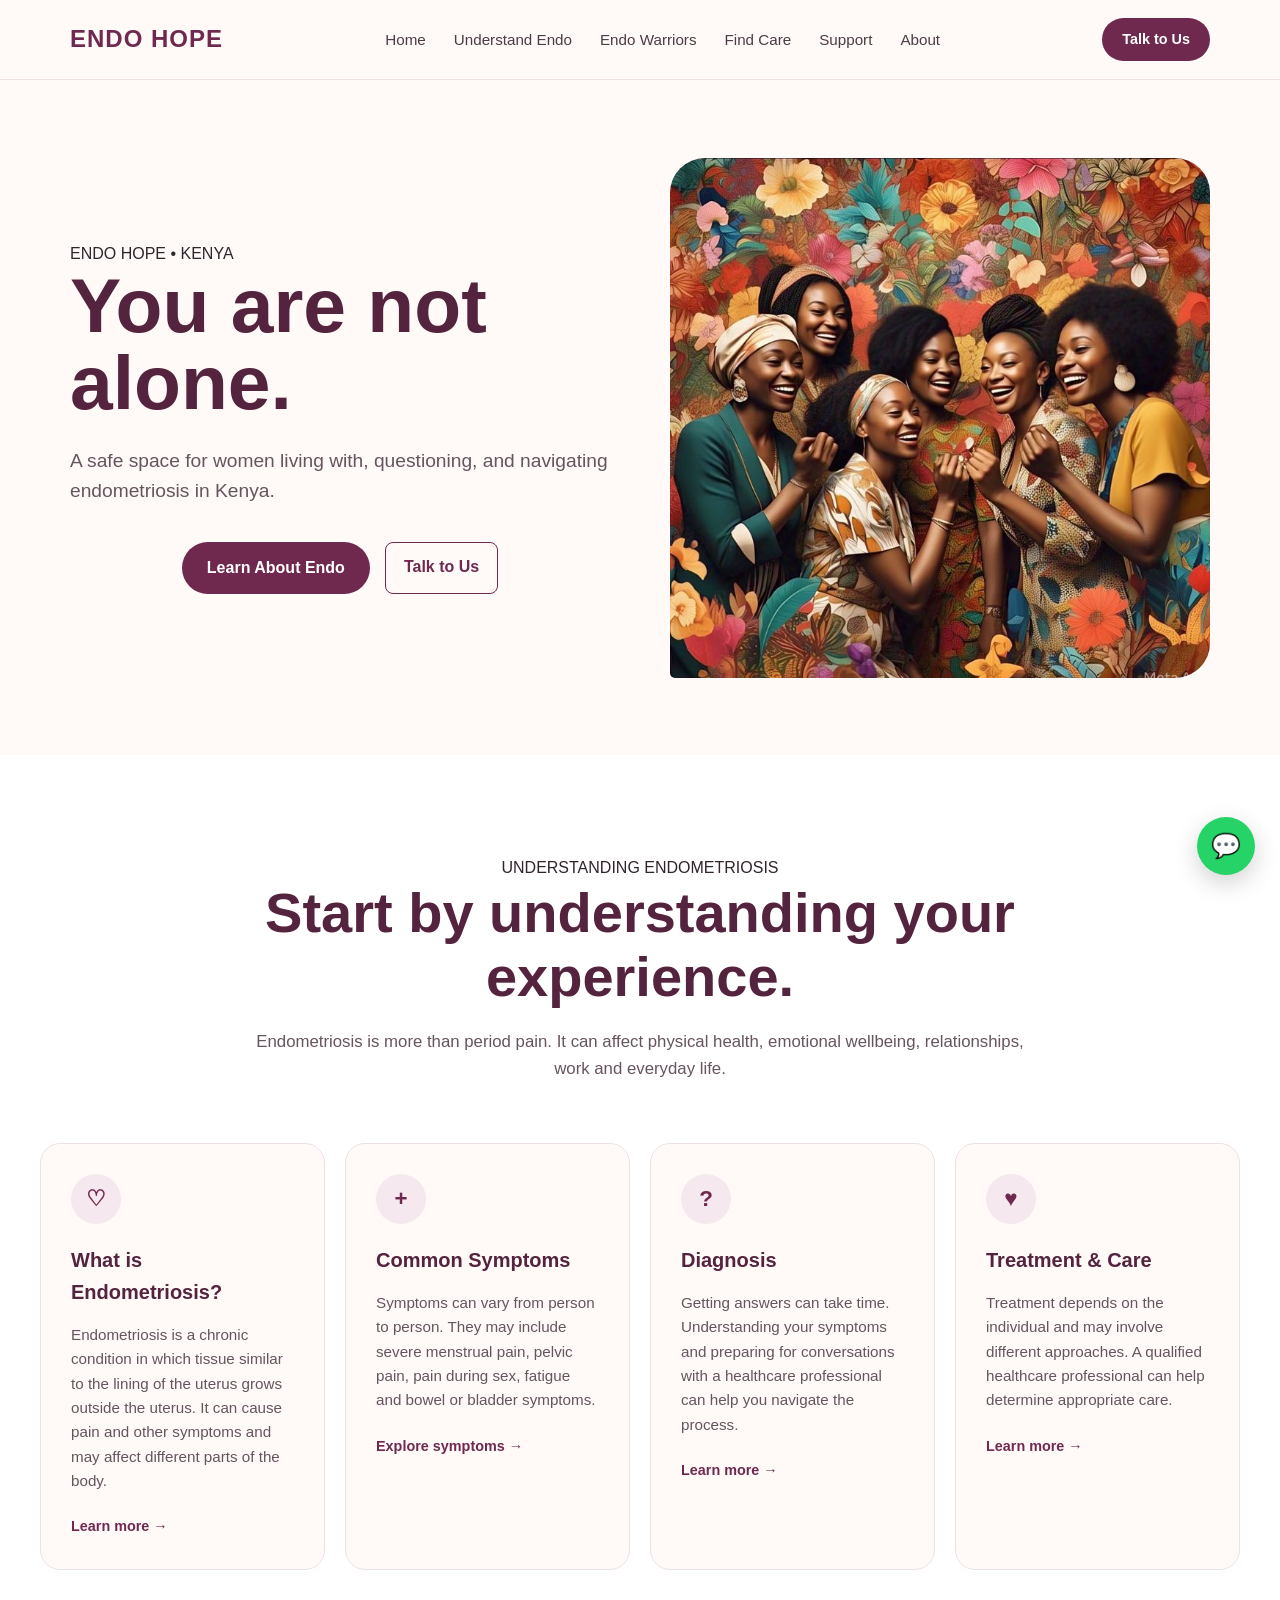
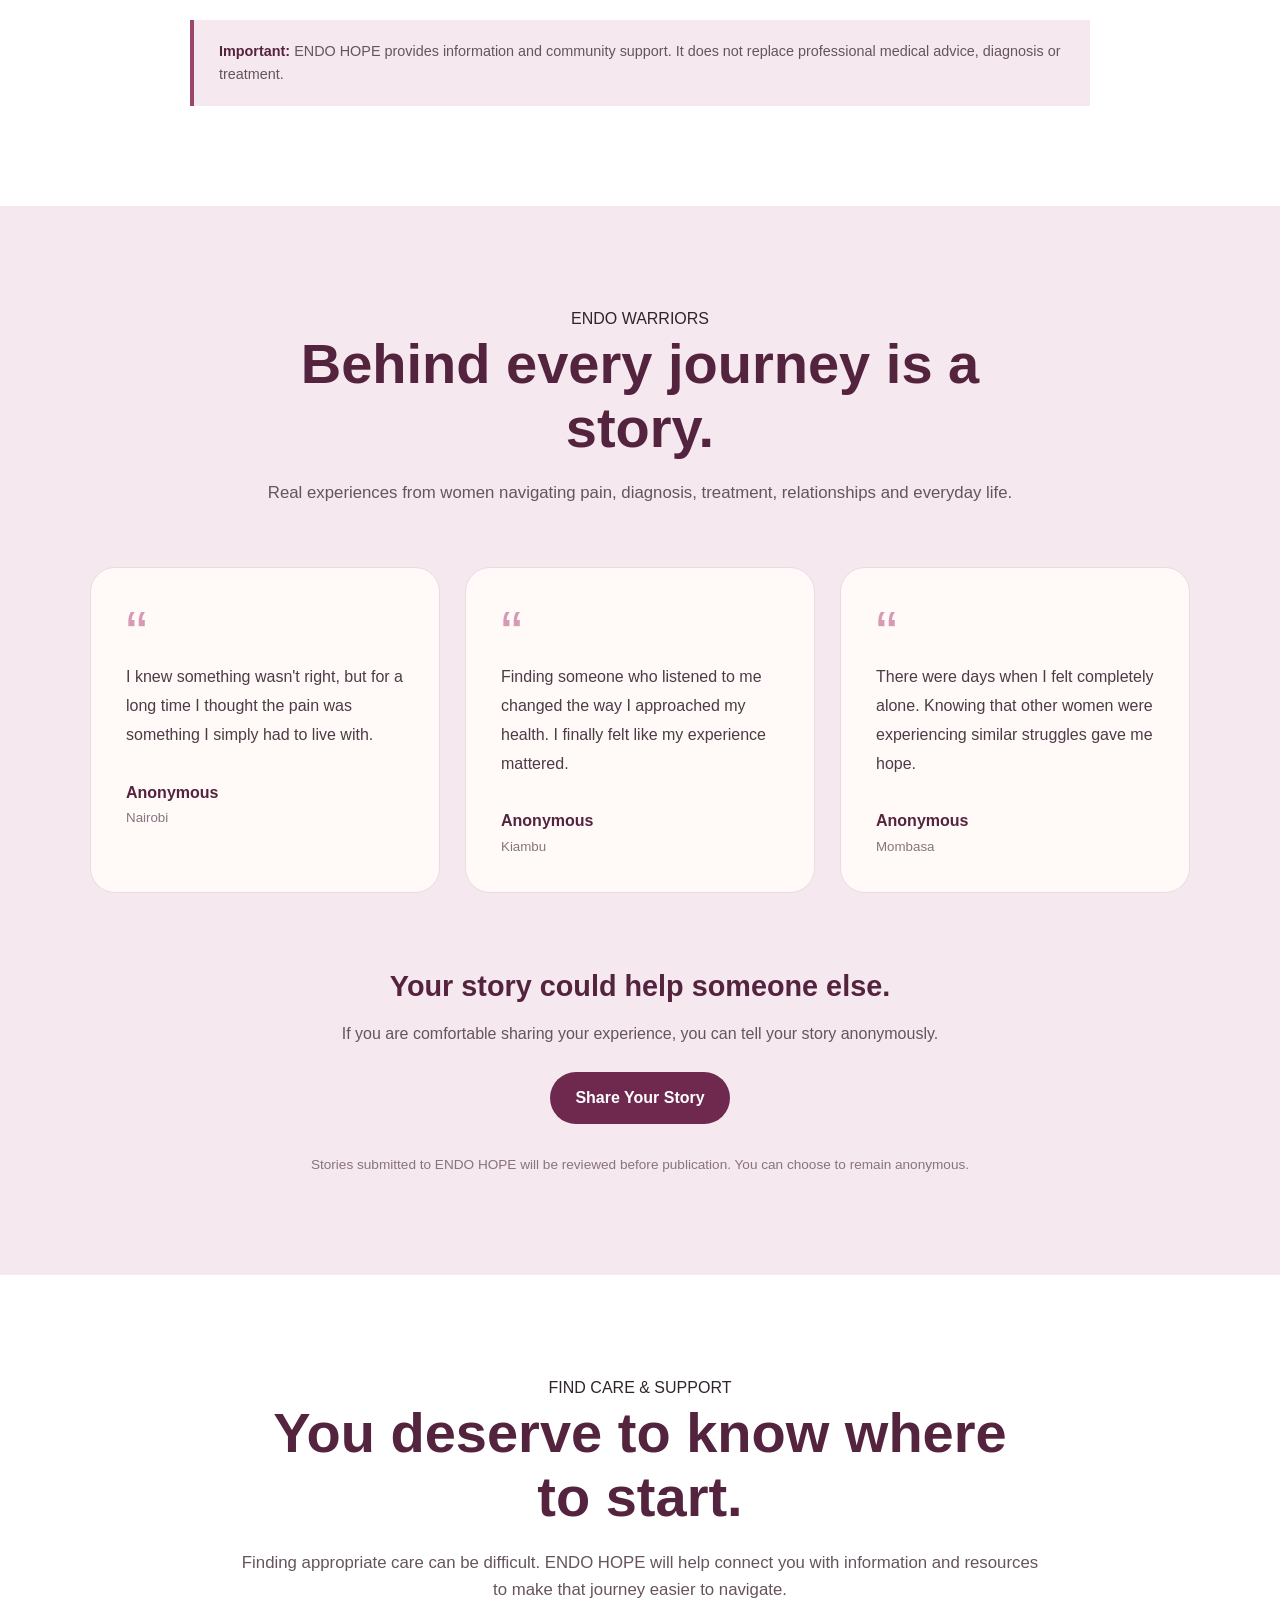
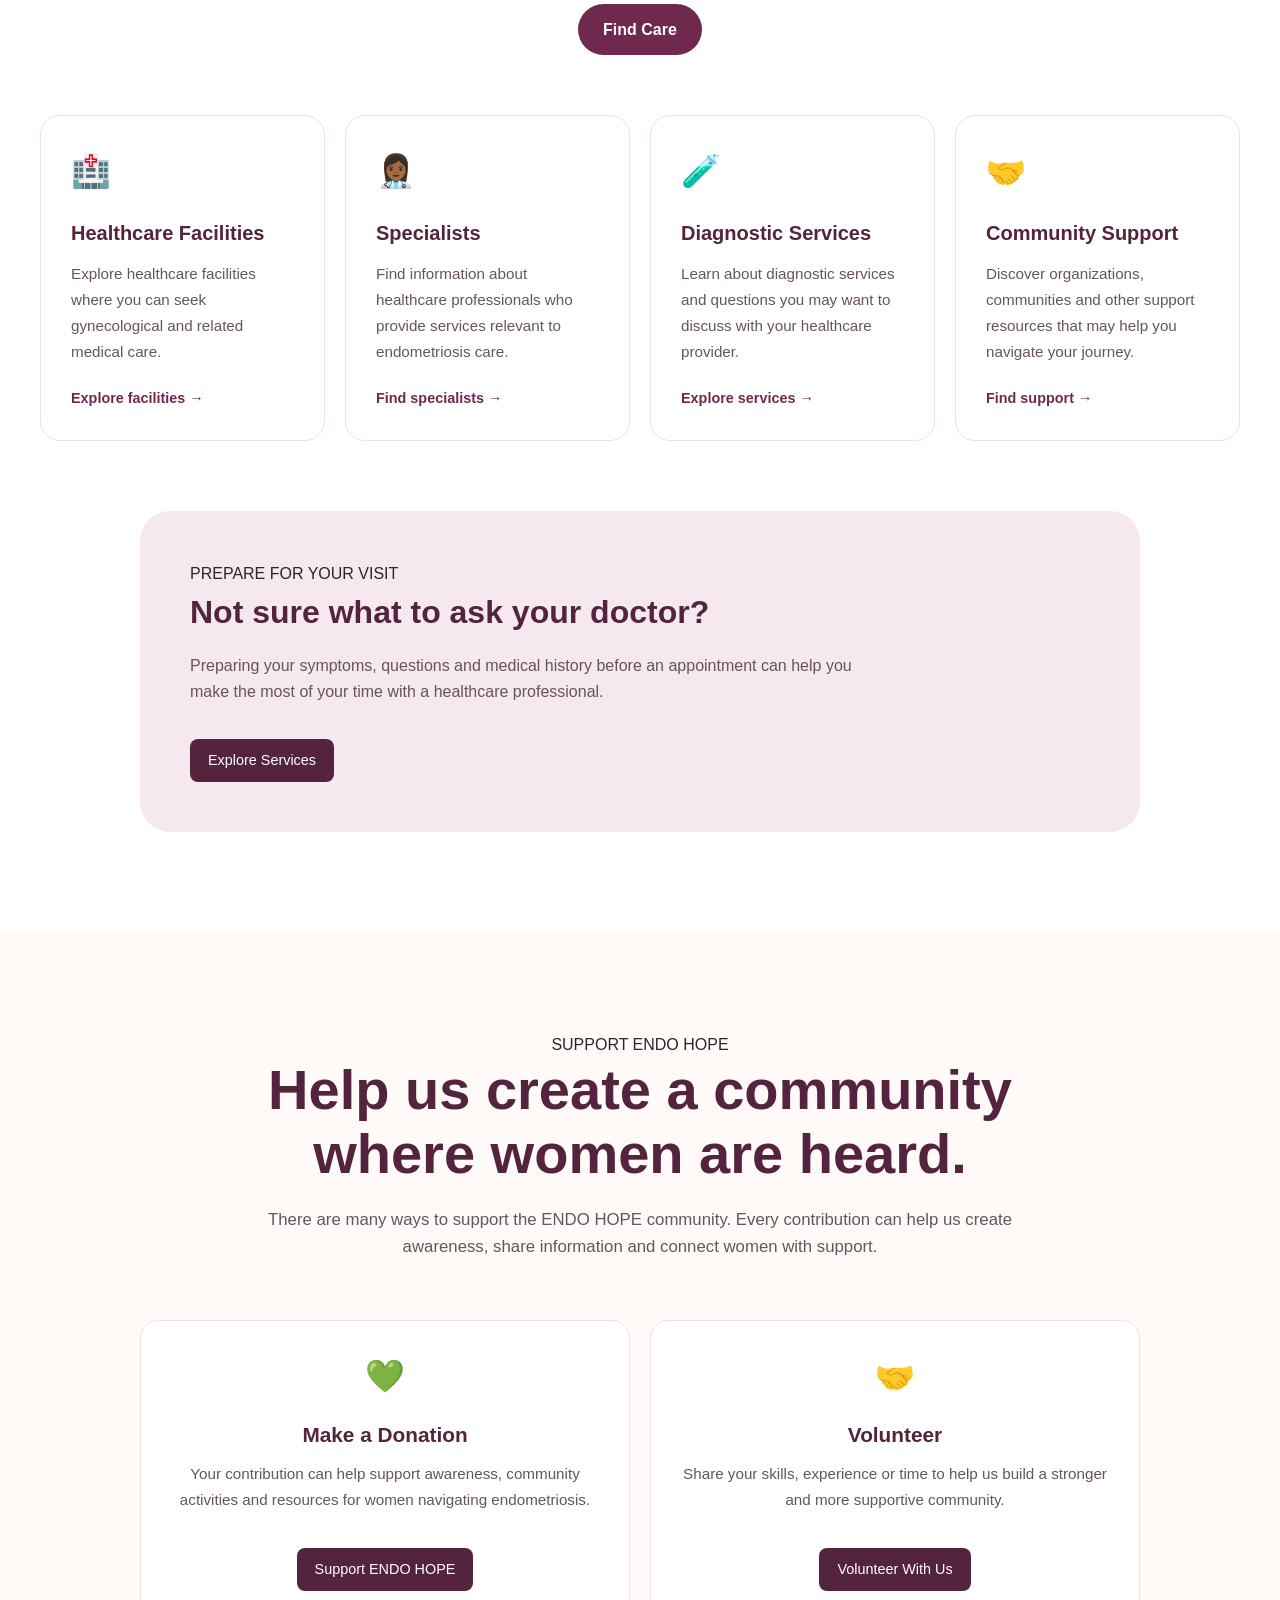
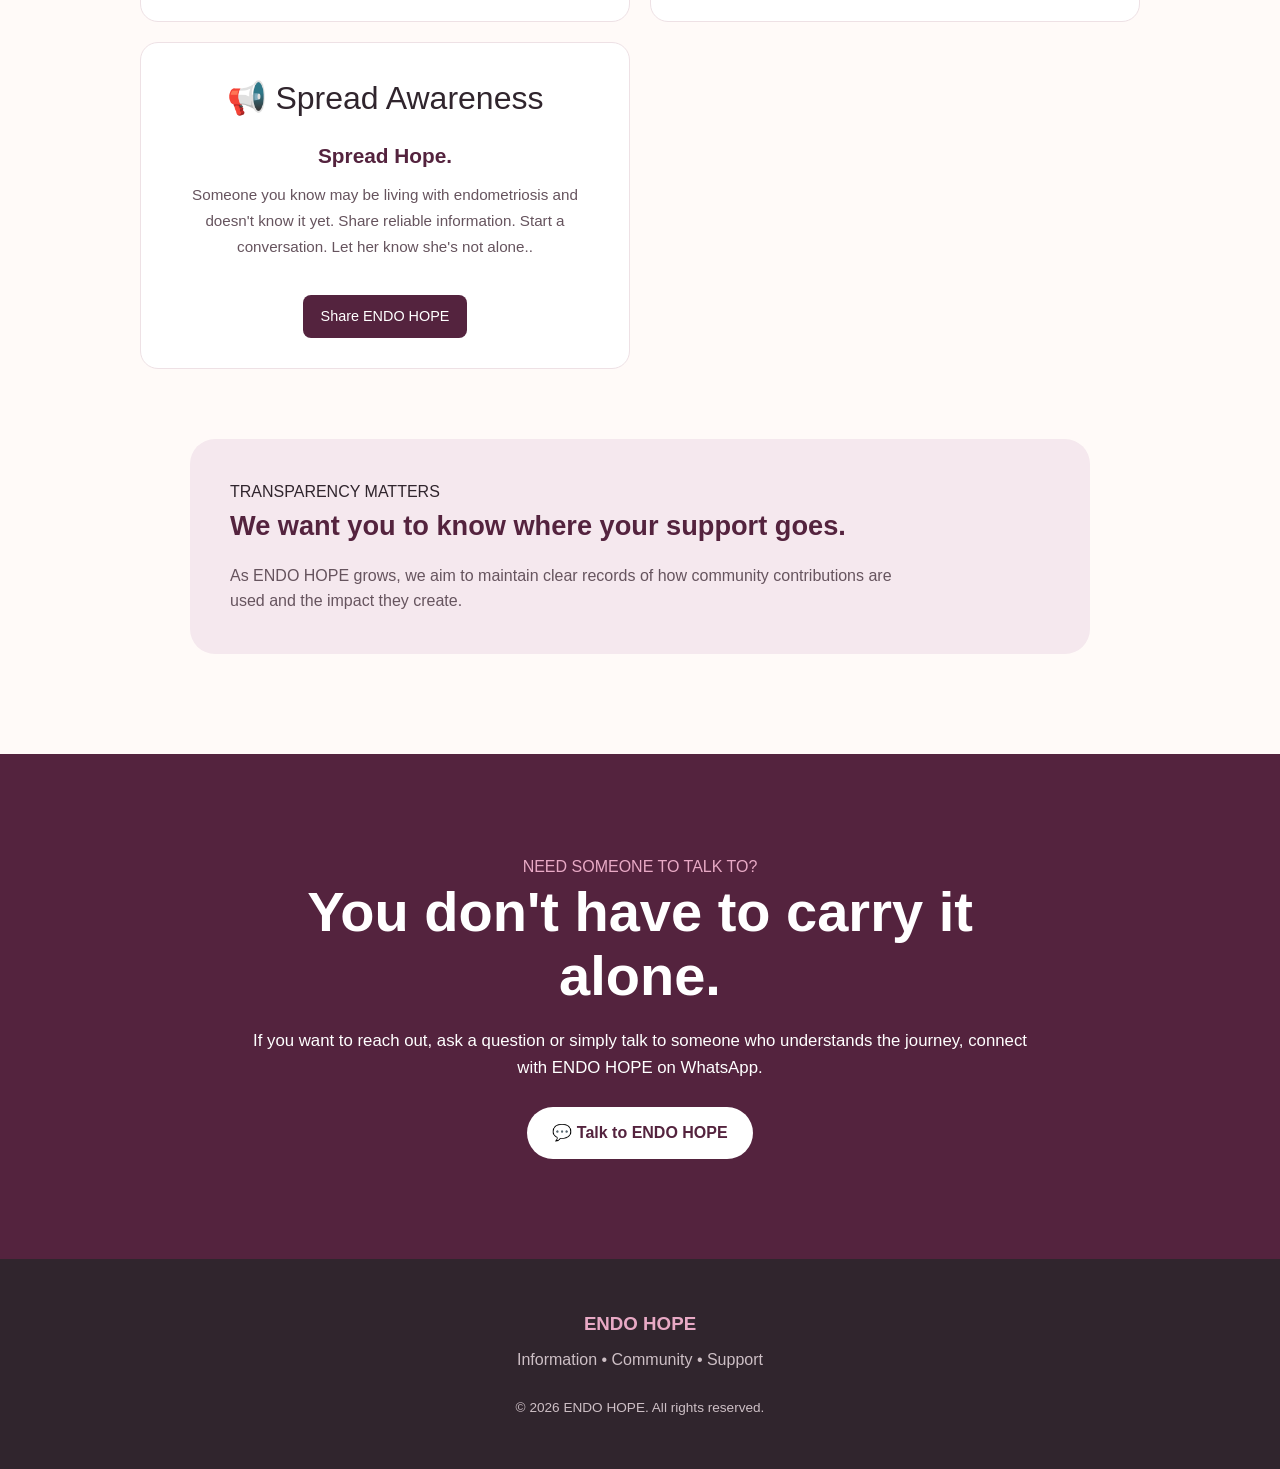
==== commit e016d354: "Update Endo Hope pages and add donation page" ====
--- a/index.html
+++ b/index.html
@@ -402,10 +402,12 @@
                 gynecological and related medical care.
             </p>
 
-            <a href="#" class="learn-link">
-                Explore facilities →
-            </a>
-
+            <a
+    href="pages/care.html?type=hospital"
+    class="learn-link"
+>
+    Explore facilities →
+</a>
         </article>
 
 
@@ -425,9 +427,12 @@
                 who provide services relevant to endometriosis care.
             </p>
 
-            <a href="#" class="learn-link">
-                Find specialists →
-            </a>
+   <a
+    href="pages/care.html?type=specialist"
+    class="learn-link"
+>
+    Find specialists →
+</a>
 
         </article>
 
@@ -448,9 +453,12 @@
                 may want to discuss with your healthcare provider.
             </p>
 
-            <a href="#" class="learn-link">
-                Explore resources →
-            </a>
+  <a
+    href="pages/care.html?type=diagnostics"
+    class="learn-link"
+>
+    Explore services →
+</a>
 
         </article>
 
@@ -472,9 +480,12 @@
                 your journey.
             </p>
 
-            <a href="#" class="learn-link">
-                Find support →
-            </a>
+   <a
+    href="pages/care.html?type=support"
+    class="learn-link"
+>
+    Find support →
+</a>
 
         </article>
 
@@ -501,9 +512,9 @@
                 the most of your time with a healthcare professional.
             </p>
 
-            <a href="#" class="primary-button">
-                Prepare for an Appointment
-            </a>
+           <a href="pages/diagnosis.html" class="care-button">
+    Explore Services
+</a>
 
         </div>
 
@@ -552,9 +563,9 @@
                 navigating endometriosis.
             </p>
 
-            <a href="#" class="primary-button">
-                Support ENDO HOPE
-            </a>
+            <a href="pages/donate.html" class="care-button">
+    Support ENDO HOPE
+</a>
 
         </article>
 
@@ -575,9 +586,14 @@
                 build a stronger and more supportive community.
             </p>
 
-            <a href="#" class="secondary-button">
-                Become a Volunteer
-            </a>
+               <a
+                                href="https://wa.me/254713558069?text=Hello%20ENDO%20HOPE%2C%20I%20would%20like%20to%20volunteer."
+                                target="_blank"
+                                rel="noopener noreferrer"
+                                class="care-button"
+                            >
+                                Volunteer With Us
+                            </a>
 
         </article>
 
@@ -586,20 +602,21 @@
         <article class="support-card">
 
             <div class="support-icon">
-                📢
-            </div>
-
-            <h3>
-                Spread Awareness
-            </h3>
-
-            <p>
-                Share reliable information about endometriosis
-                and help someone else discover that they are
-                not alone.
-            </p>
-
-            <a href="#" class="secondary-button">
+                📢 Spread Awareness
+            </div>
+
+            <h3>
+                 Spread Hope.
+            </h3>
+
+            <p>
+                Someone you know may be living with endometriosis and doesn't know it yet. Share reliable information. Start a conversation. Let her know she's not alone..
+            </p>
+
+            <a   href="https://wa.me/254713558069?text=Hello%20ENDO%20HOPE%2C%20I%20would%20like%20to%20volunteer."
+                                target="_blank"
+                                rel="noopener noreferrer"
+                                class="care-button">
                 Share ENDO HOPE
             </a>
 
--- a/style.css
+++ b/style.css
@@ -247,7 +247,8 @@
 /* ---------- Find Care ---------- */
 
 .care-grid {
-    max-width: 1100px;
+    width: 100%;
+    max-width: 1200px;
 
     margin: 60px auto 0;
 
@@ -255,6 +256,8 @@
     grid-template-columns: repeat(4, 1fr);
 
     gap: 20px;
+
+    justify-content: center;
 }
 
 .care-card {
@@ -1502,13 +1505,17 @@
 /* ---------- Care Directory ---------- */
 
 .care-grid {
-    margin: 50px 0;
+    width: 100%;
+    max-width: 1200px;
+
+    margin: 60px auto 0;
 
     display: grid;
-
-    grid-template-columns: repeat(3, 1fr);
+    grid-template-columns: repeat(4, 1fr);
 
     gap: 20px;
+
+    justify-content: center;
 }
 
 .care-card {
@@ -2164,7 +2171,7 @@
 
     width: min(700px, 100%);
 
-    max-height: 85vh;
+    max-height: 60vh;
 
     overflow-y: auto;
 
@@ -2237,4 +2244,453 @@
     margin-top: 30px;
 
     margin-bottom: 12px;
+}
+/* ==========================================
+   DONATE PAGE
+   ========================================== */
+
+
+/* ---------- Shared Container ---------- */
+
+.container {
+    width: 100%;
+    max-width: 1200px;
+
+    margin: 0 auto;
+
+    padding-left: 30px;
+    padding-right: 30px;
+}
+
+
+/* ---------- Donate Navigation ---------- */
+
+.site-header {
+    background-color: #fffaf8;
+
+    border-bottom: 1px solid #eee1e5;
+
+    position: sticky;
+
+    top: 0;
+
+    z-index: 1000;
+}
+
+.site-header .container {
+    min-height: 76px;
+
+    display: flex;
+
+    align-items: center;
+
+    justify-content: space-between;
+
+    gap: 30px;
+}
+
+.site-header .logo {
+    flex-shrink: 0;
+
+    text-decoration: none;
+
+    font-size: 1.5rem;
+
+    font-weight: 800;
+
+    letter-spacing: 1px;
+
+    color: #6f294f;
+}
+
+.main-nav {
+    display: flex;
+
+    align-items: center;
+
+    justify-content: flex-end;
+
+    gap: 28px;
+}
+
+.main-nav a {
+    text-decoration: none;
+
+    color: #4d3b45;
+
+    font-size: 0.95rem;
+
+    font-weight: 500;
+
+    transition: color 0.3s ease;
+}
+
+.main-nav a:hover {
+    color: #9b456d;
+}
+
+
+/* ---------- Donation Hero ---------- */
+
+.donation-hero {
+    padding: 90px 0 80px;
+
+    background-color: #f5e8ee;
+}
+
+.donation-hero .container {
+    max-width: 950px;
+}
+
+.donation-hero h1 {
+    max-width: 850px;
+
+    margin-top: 12px;
+
+    margin-bottom: 25px;
+
+    color: #54233e;
+
+    font-size: clamp(2.8rem, 6vw, 5rem);
+
+    line-height: 1.1;
+}
+
+.donation-hero .hero-text {
+    max-width: 720px;
+
+    margin: 0;
+
+    color: #66545e;
+
+    font-size: 1.1rem;
+
+    line-height: 1.8;
+}
+
+
+/* ---------- Donation Section ---------- */
+
+.donation-section {
+    padding: 80px 0;
+
+    background-color: #fffaf8;
+}
+
+
+/* ---------- Donation Card ---------- */
+
+.donation-card {
+    max-width: 800px;
+
+    margin: 0 auto;
+
+    padding: 50px;
+
+    background-color: white;
+
+    border: 1px solid #eee1e5;
+
+    border-radius: 25px;
+
+    box-shadow:
+        0 15px 40px rgba(84, 35, 62, 0.07);
+}
+
+.donation-card h2 {
+    color: #54233e;
+
+    font-size: 2.2rem;
+
+    margin-top: 10px;
+
+    margin-bottom: 15px;
+}
+
+.donation-card > p {
+    color: #66545e;
+
+    line-height: 1.7;
+
+    margin-bottom: 30px;
+}
+
+
+/* ---------- Payment Box ---------- */
+
+.payment-box {
+    margin: 35px 0;
+
+    padding: 30px;
+
+    background-color: #f5e8ee;
+
+    border-radius: 18px;
+
+    border: 1px solid #ead9e0;
+}
+
+.payment-box h3 {
+    color: #54233e;
+
+    font-size: 1.4rem;
+
+    margin-bottom: 20px;
+}
+
+.payment-detail {
+    display: flex;
+
+    align-items: center;
+
+    justify-content: space-between;
+
+    gap: 20px;
+
+    padding: 15px 0;
+
+    border-bottom: 1px solid #ead9e0;
+}
+
+.payment-detail:last-child {
+    border-bottom: none;
+
+    padding-bottom: 0;
+}
+
+.payment-detail span {
+    color: #66545e;
+
+    font-weight: 500;
+}
+
+.payment-detail strong {
+    color: #6f294f;
+
+    font-size: 1.1rem;
+}
+
+
+/* ---------- Donation Instructions ---------- */
+
+.donation-instructions {
+    margin-top: 35px;
+
+    padding-top: 35px;
+
+    border-top: 1px solid #eee1e5;
+}
+
+.donation-instructions h3 {
+    color: #54233e;
+
+    font-size: 1.5rem;
+
+    margin-bottom: 20px;
+}
+
+.donation-instructions ol {
+    padding-left: 25px;
+
+    color: #66545e;
+
+    line-height: 1.8;
+}
+
+.donation-instructions li {
+    margin-bottom: 8px;
+}
+
+.donation-instructions strong {
+    color: #54233e;
+}
+
+
+/* ---------- Donation Confirmation ---------- */
+
+.donation-confirmation {
+    margin-top: 35px;
+
+    padding: 28px;
+
+    background-color: #f5e8ee;
+
+    border-radius: 18px;
+}
+
+.donation-confirmation h3 {
+    color: #54233e;
+
+    font-size: 1.4rem;
+
+    margin-bottom: 12px;
+}
+
+.donation-confirmation p {
+    color: #66545e;
+
+    line-height: 1.7;
+
+    margin-bottom: 12px;
+}
+
+.donation-confirmation p:last-child {
+    margin-bottom: 0;
+}
+
+
+/* ---------- Donation Note ---------- */
+
+.donation-note {
+    margin-top: 35px;
+
+    padding-top: 30px;
+
+    border-top: 1px solid #eee1e5;
+}
+
+.donation-note p {
+    color: #66545e;
+
+    line-height: 1.7;
+
+    margin-bottom: 10px;
+}
+
+.donation-note strong {
+    color: #54233e;
+}
+
+
+/* ---------- Donate Footer ---------- */
+
+.site-footer {
+    background-color: #30252d;
+
+    color: white;
+
+    padding: 50px 30px;
+}
+
+.site-footer .container {
+    text-align: center;
+}
+
+.site-footer p {
+    color: #cdbfc5;
+
+    font-size: 0.9rem;
+}
+
+
+/* ---------- Donate Mobile ---------- */
+
+@media (max-width: 768px) {
+
+    .container {
+        padding-left: 20px;
+        padding-right: 20px;
+    }
+
+    .site-header .container {
+        min-height: auto;
+
+        padding-top: 18px;
+        padding-bottom: 18px;
+
+        flex-direction: column;
+
+        align-items: center;
+
+        gap: 15px;
+    }
+
+    .main-nav {
+        width: 100%;
+
+        justify-content: center;
+
+        flex-wrap: wrap;
+
+        gap: 12px 18px;
+    }
+
+    .main-nav a {
+        font-size: 0.88rem;
+    }
+
+    .donation-hero {
+        padding: 60px 0;
+    }
+
+    .donation-hero h1 {
+        font-size: 3rem;
+    }
+
+    .donation-hero .hero-text {
+        font-size: 1rem;
+    }
+
+    .donation-section {
+        padding: 50px 0;
+    }
+
+    .donation-card {
+        padding: 30px 22px;
+
+        border-radius: 18px;
+    }
+
+    .donation-card h2 {
+        font-size: 1.9rem;
+    }
+
+    .payment-box {
+        padding: 22px;
+    }
+
+    .payment-detail {
+        align-items: flex-start;
+
+        flex-direction: column;
+
+        gap: 5px;
+    }
+
+    .donation-instructions ol {
+        padding-left: 22px;
+    }
+
+}
+/* ---------- Donation Impact ---------- */
+
+.donation-impact {
+    margin: 35px 0;
+    padding: 30px;
+    background-color: #fffaf8;
+    border: 1px solid #eee1e5;
+    border-radius: 18px;
+}
+
+.donation-impact h3 {
+    color: #54233e;
+    font-size: 1.4rem;
+    margin-bottom: 18px;
+}
+
+.donation-impact ul {
+    list-style: none;
+    padding: 0;
+    margin: 0;
+}
+
+.donation-impact li {
+    color: #66545e;
+    line-height: 1.7;
+    margin-bottom: 12px;
+    padding-left: 5px;
+}
+
+.donation-impact li:last-child {
+    margin-bottom: 0;
 }
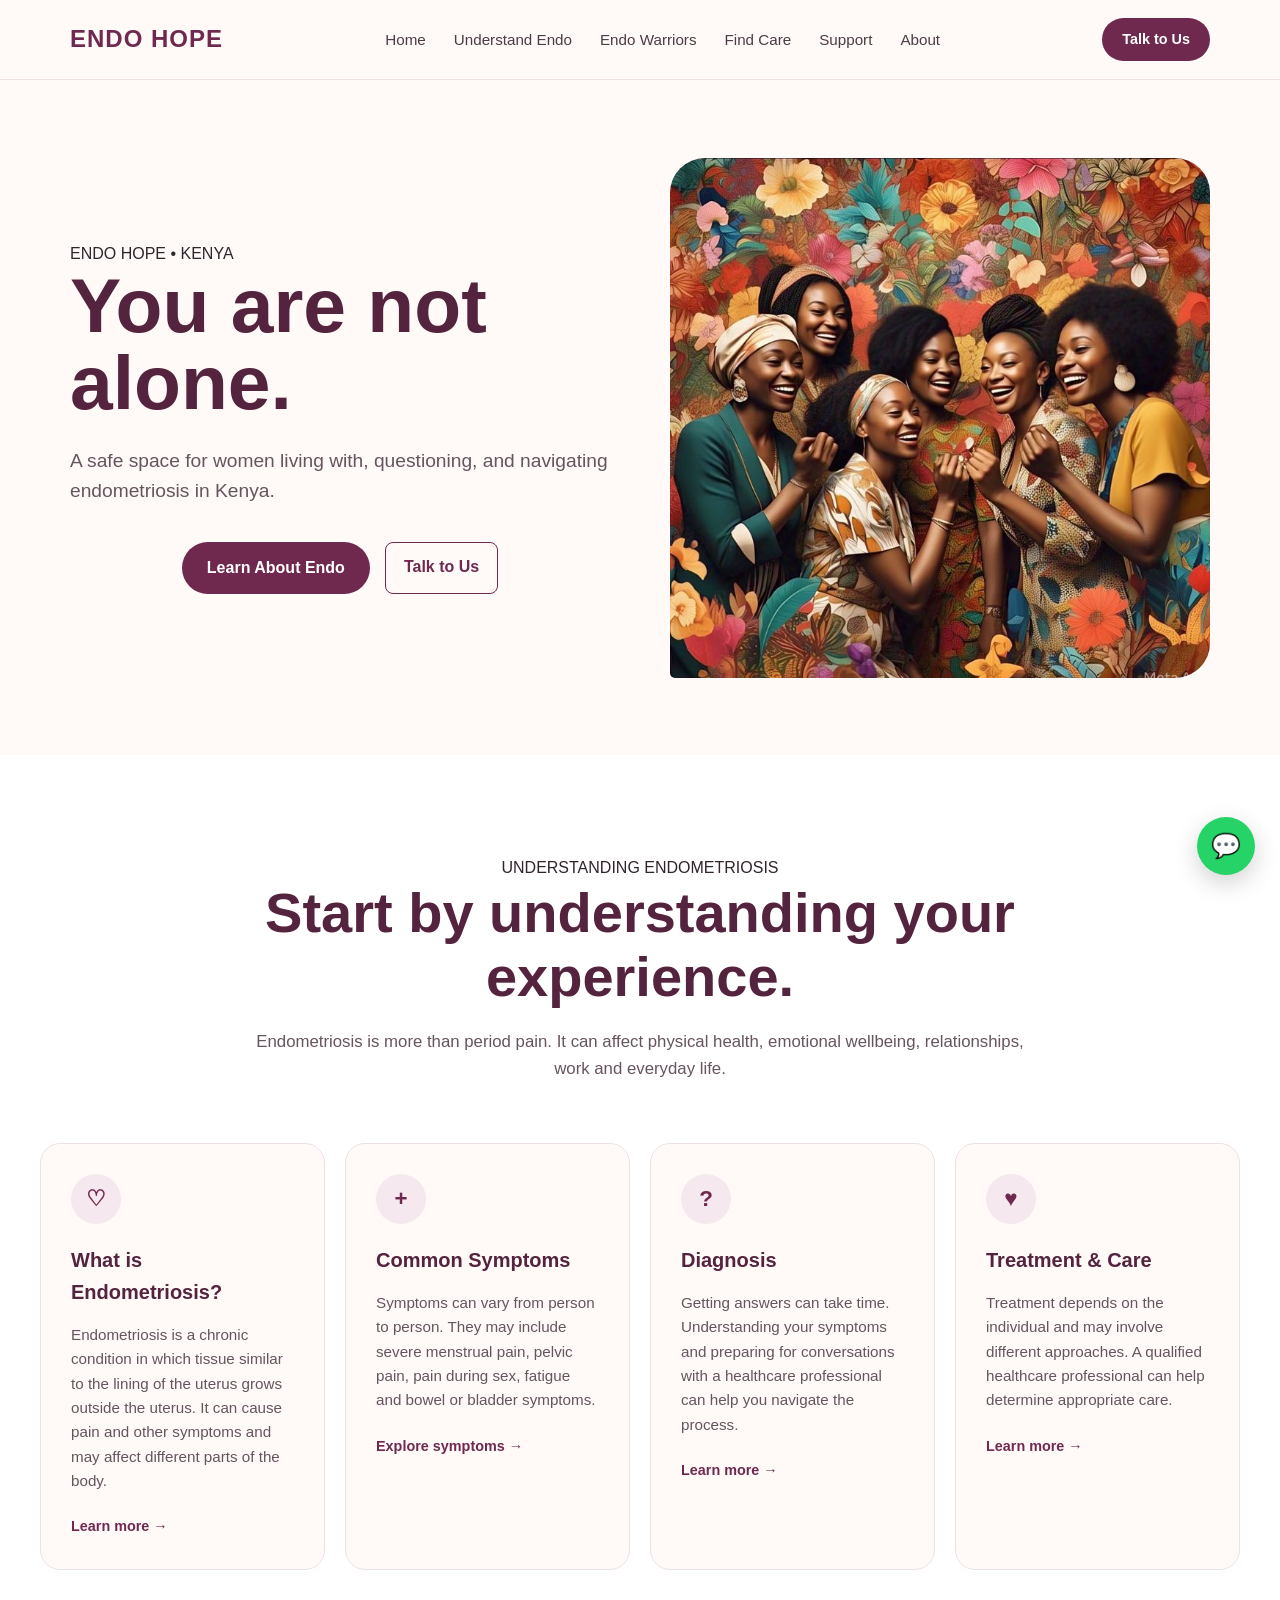
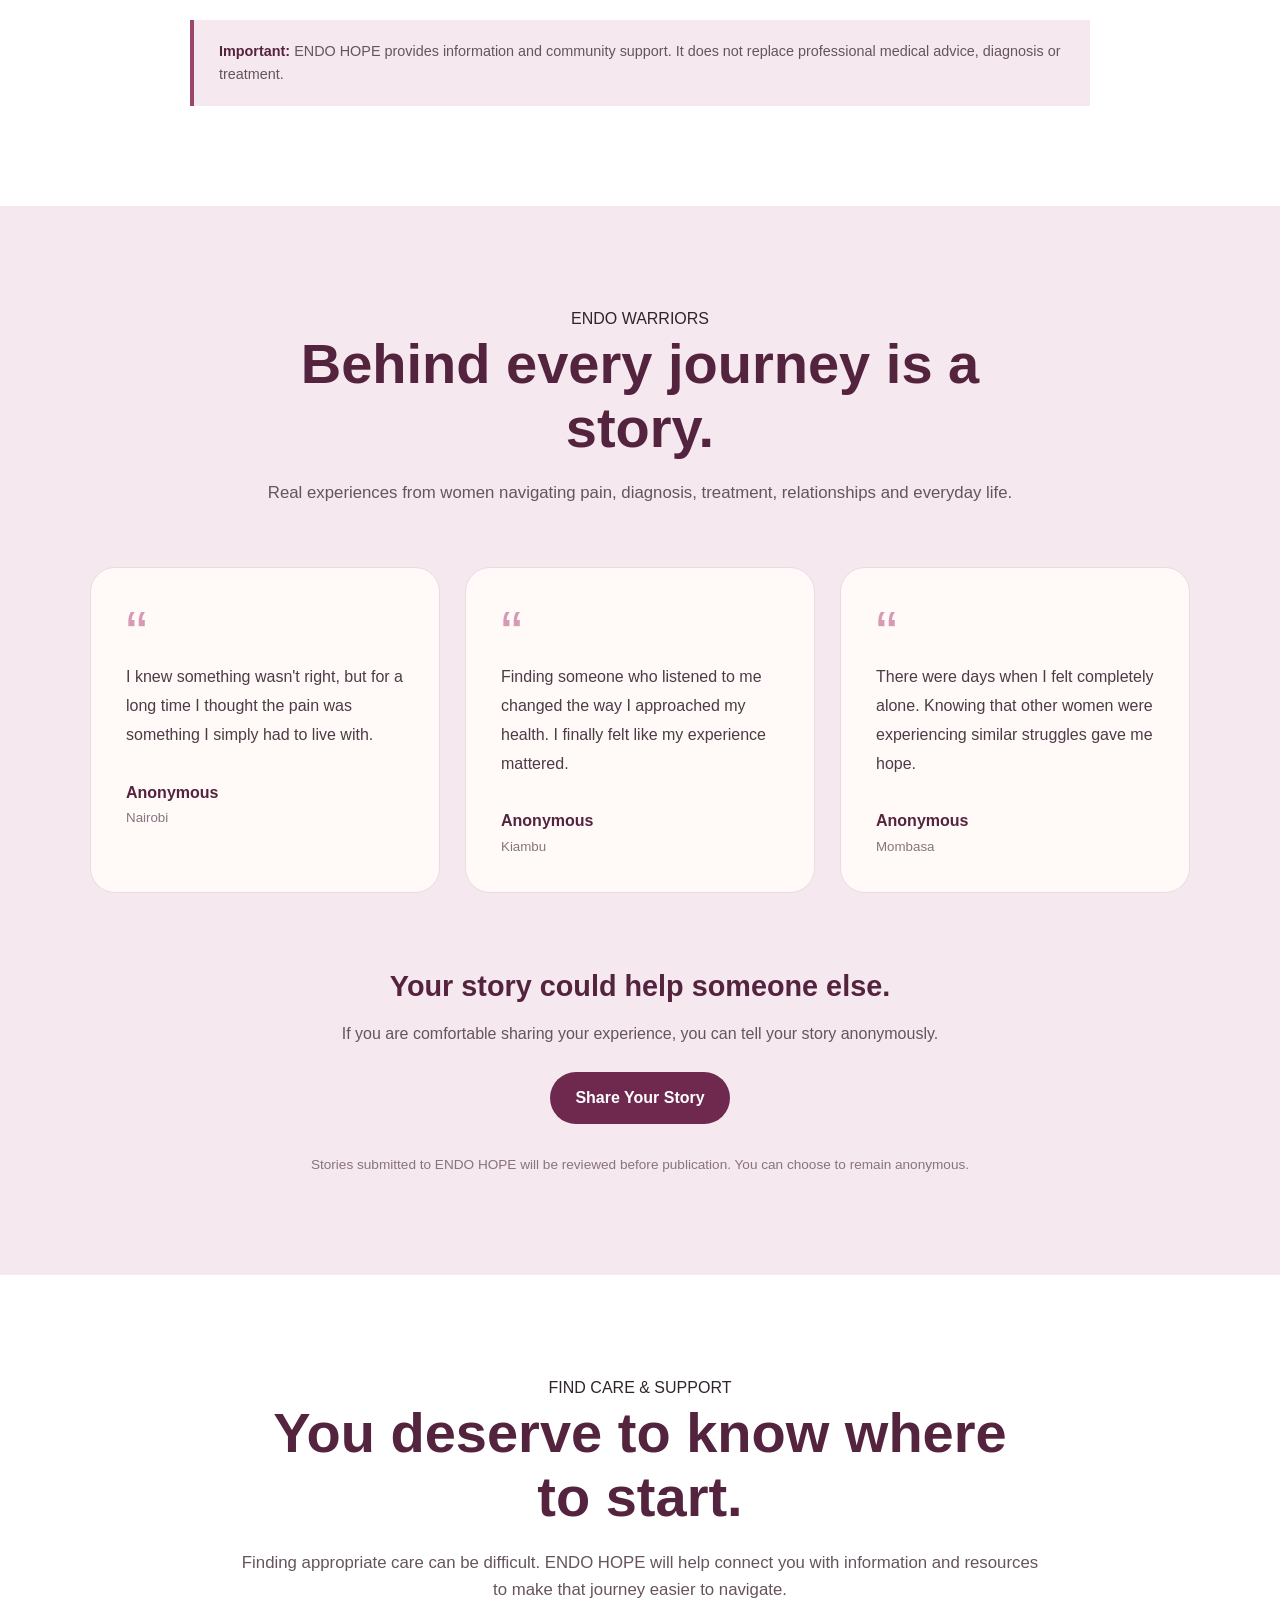
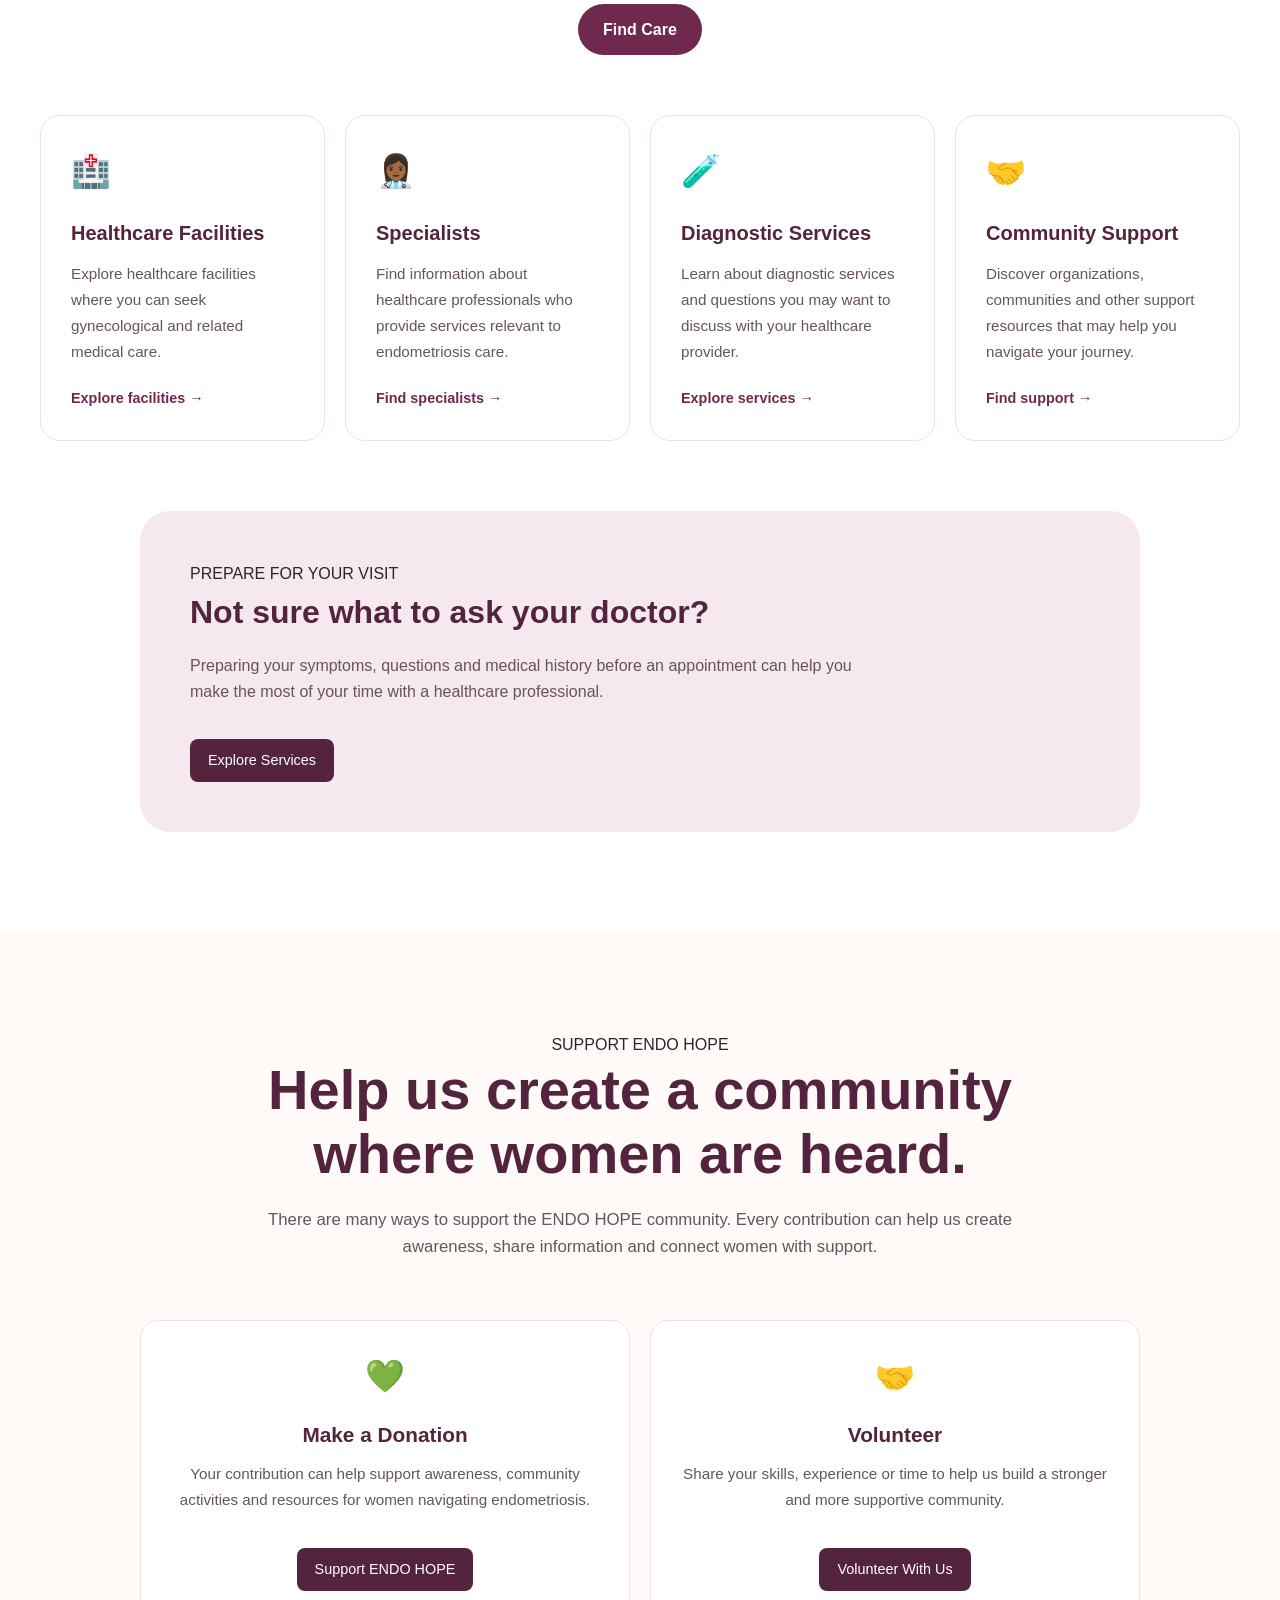
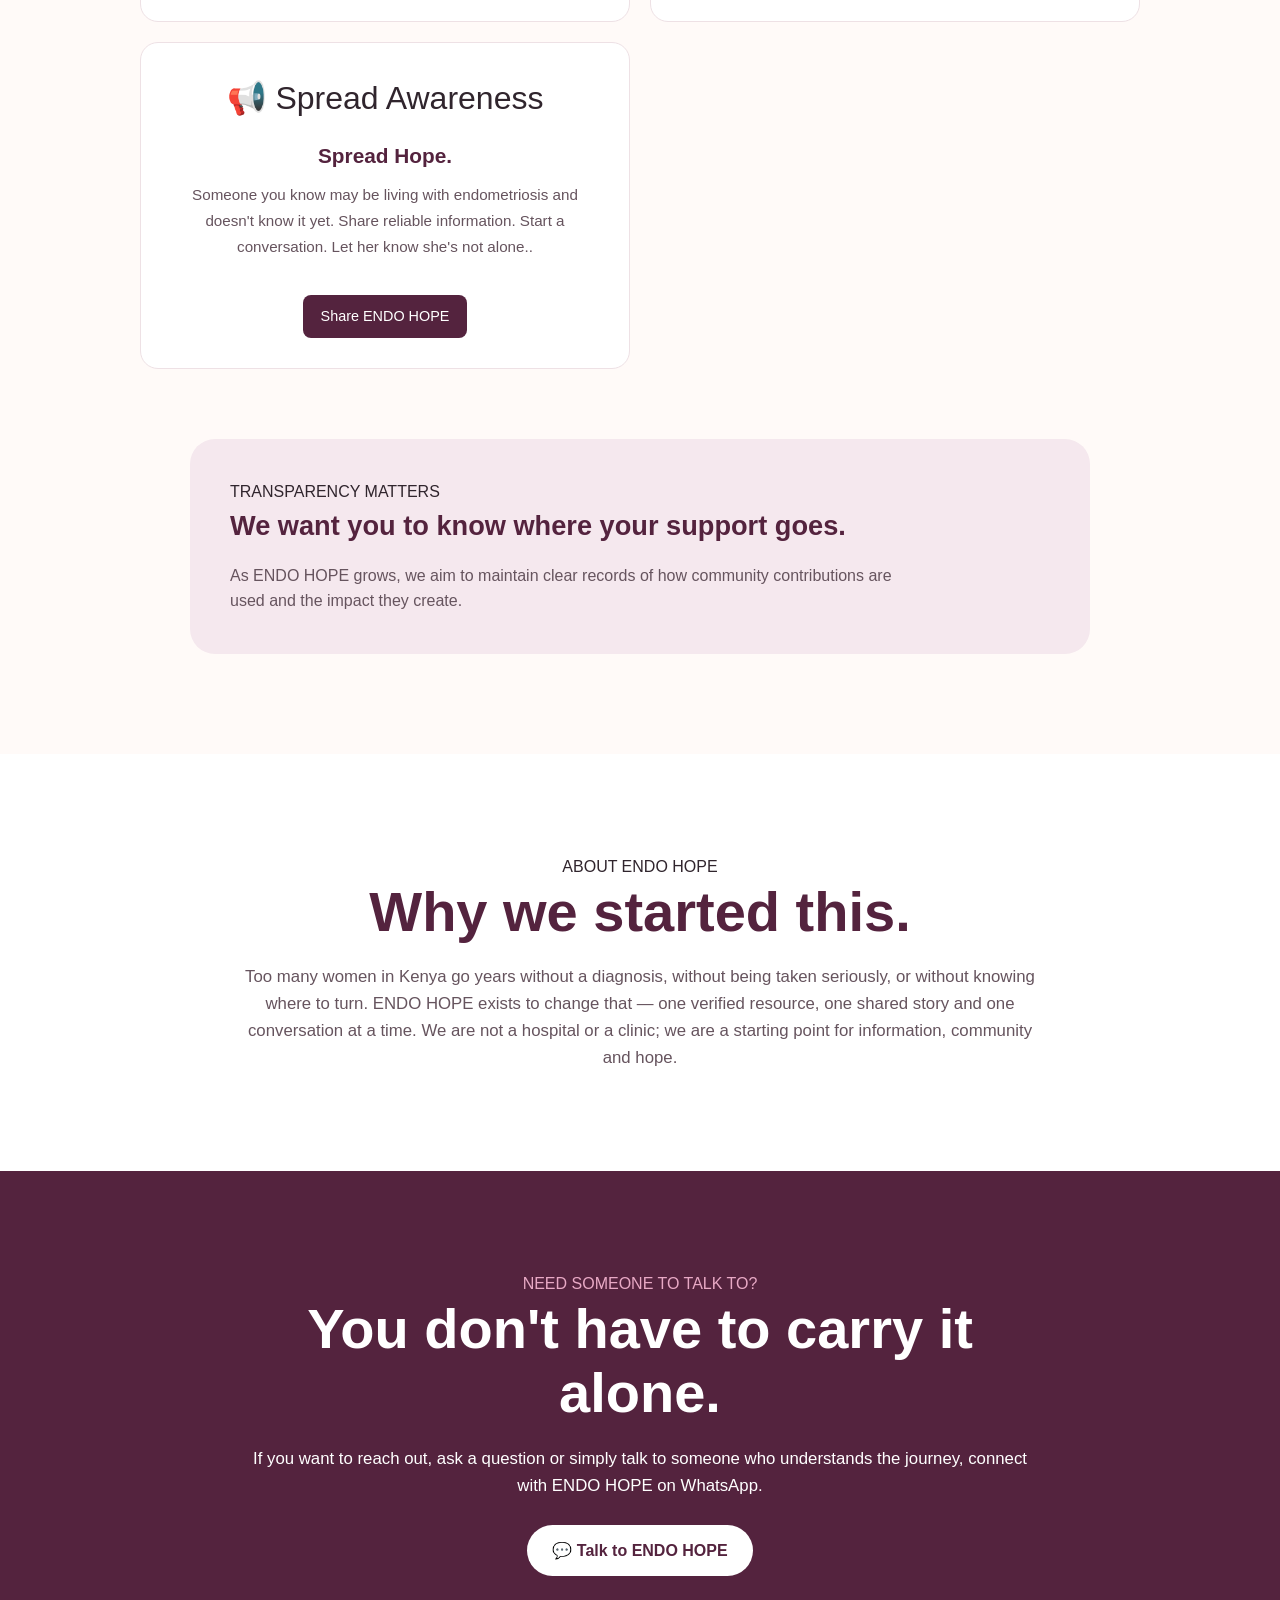
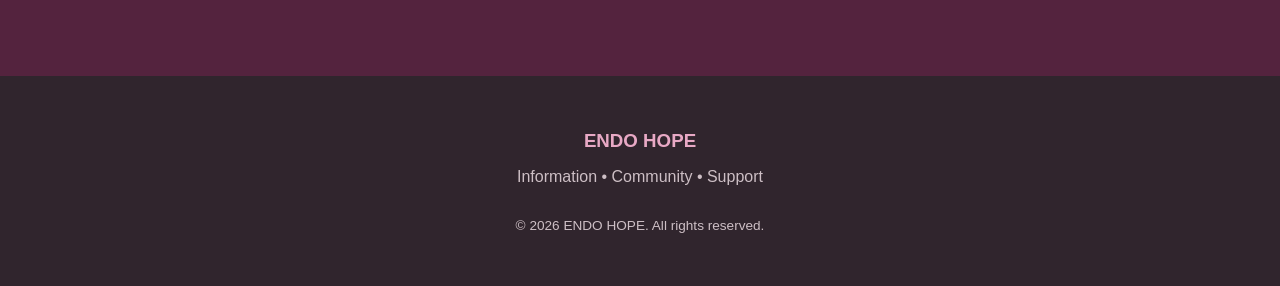
==== commit 6ae644bd: "Add About section" ====
--- a/index.html
+++ b/index.html
@@ -20,7 +20,7 @@
             </div>
 
             <ul class="nav-links">
-    <li><a href="#home">Home</a></li>
+    <li><a href="./">Home</a></li>
     <li><a href="#learn">Understand Endo</a></li>
     <li><a href="pages/warriors.html">
     Endo Warriors
@@ -651,6 +651,32 @@
 
 </section>
 
+<!-- About -->
+<section id="about" class="about">
+
+    <div class="section-heading">
+
+        <p class="eyebrow">
+            ABOUT ENDO HOPE
+        </p>
+
+        <h2>
+            Why we started this.
+        </h2>
+
+        <p>
+            Too many women in Kenya go years without a diagnosis,
+            without being taken seriously, or without knowing where
+            to turn. ENDO HOPE exists to change that &mdash; one
+            verified resource, one shared story and one conversation
+            at a time. We are not a hospital or a clinic; we are a
+            starting point for information, community and hope.
+        </p>
+
+    </div>
+
+</section>
+
         <!-- Contact -->
         <!-- Contact / WhatsApp -->
 <section id="contact" class="contact">
@@ -688,7 +714,7 @@
 
 
     <!-- Footer -->
-    <footer id="about">
+    <footer>
 
         <div class="footer-content">
 
--- a/style.css
+++ b/style.css
@@ -202,7 +202,8 @@
 .intro,
 .community,
 .care,
-.contact {
+.contact,
+.about {
     padding: 100px 30px;
 }
 
@@ -432,6 +433,10 @@
     color: #66545e;
 }
 /* ---------- Contact ---------- */
+
+.about {
+    background-color: white;
+}
 
 .contact {
     background-color: #54233e;
@@ -760,10 +765,6 @@
 .story-grid {
     grid-template-columns: 1fr;
 }
-.care-grid {
-    grid-template-columns: 1fr;
-}
-
 .appointment-box {
     padding: 35px 25px;
 }
@@ -792,14 +793,31 @@
     padding: 25px 20px;
 }
 .care-grid {
+    display: grid;
     grid-template-columns: 1fr;
-}
-
+    width: 100%;
+    gap: 25px;
+    box-sizing: border-box;
+}
+.care-card {
+    width: 100%;
+    min-width: 0;
+    box-sizing: border-box;
+}
 .care-card p {
     min-height: auto;
 }
+.directory-section {
+    width: 100%;
+    box-sizing: border-box;
+    margin-top: 40px;
+    padding: 25px;
+}
+
 .directory-controls {
     grid-template-columns: 1fr;
+    width: 100%;
+    box-sizing: border-box;
 }
 
 .directory-results {
@@ -1591,38 +1609,54 @@
         transform 0.2s ease;
 }
 
+@media (max-width: 768px) {
+    .care-grid {
+        grid-template-columns: 1fr;
+        width: 100%;
+        gap: 25px;
+        box-sizing: border-box;
+    }
+
+    .care-card {
+        width: 100%;
+        min-width: 0;
+        box-sizing: border-box;
+    }
+}
+
 .care-button:hover {
     transform: translateY(-2px);
 
     background-color: #6f294f;
 }
+
 /* ---------- Care Directory ---------- */
 
 .directory-section {
-    margin-top: 70px;
-    padding-top: 60px;
-
-    border-top: 1px solid #eee1e5;
+    width: 100%;
+    max-width: 100%;
+    margin-top: 60px;
+    padding: 40px;
+    background-color: #f5e8ee;
+    border-radius: 20px;
+    box-sizing: border-box;
 }
 
 .directory-heading {
+    width: 100%;
+    max-width: 700px;
     margin-bottom: 35px;
-
-    max-width: 700px;
 }
 
 .directory-heading h2 {
     margin-bottom: 12px;
-
     color: #54233e;
 }
 
 .directory-heading p {
     color: #66545e;
-
     line-height: 1.7;
 }
-
 
 /* Search and filter */
 
